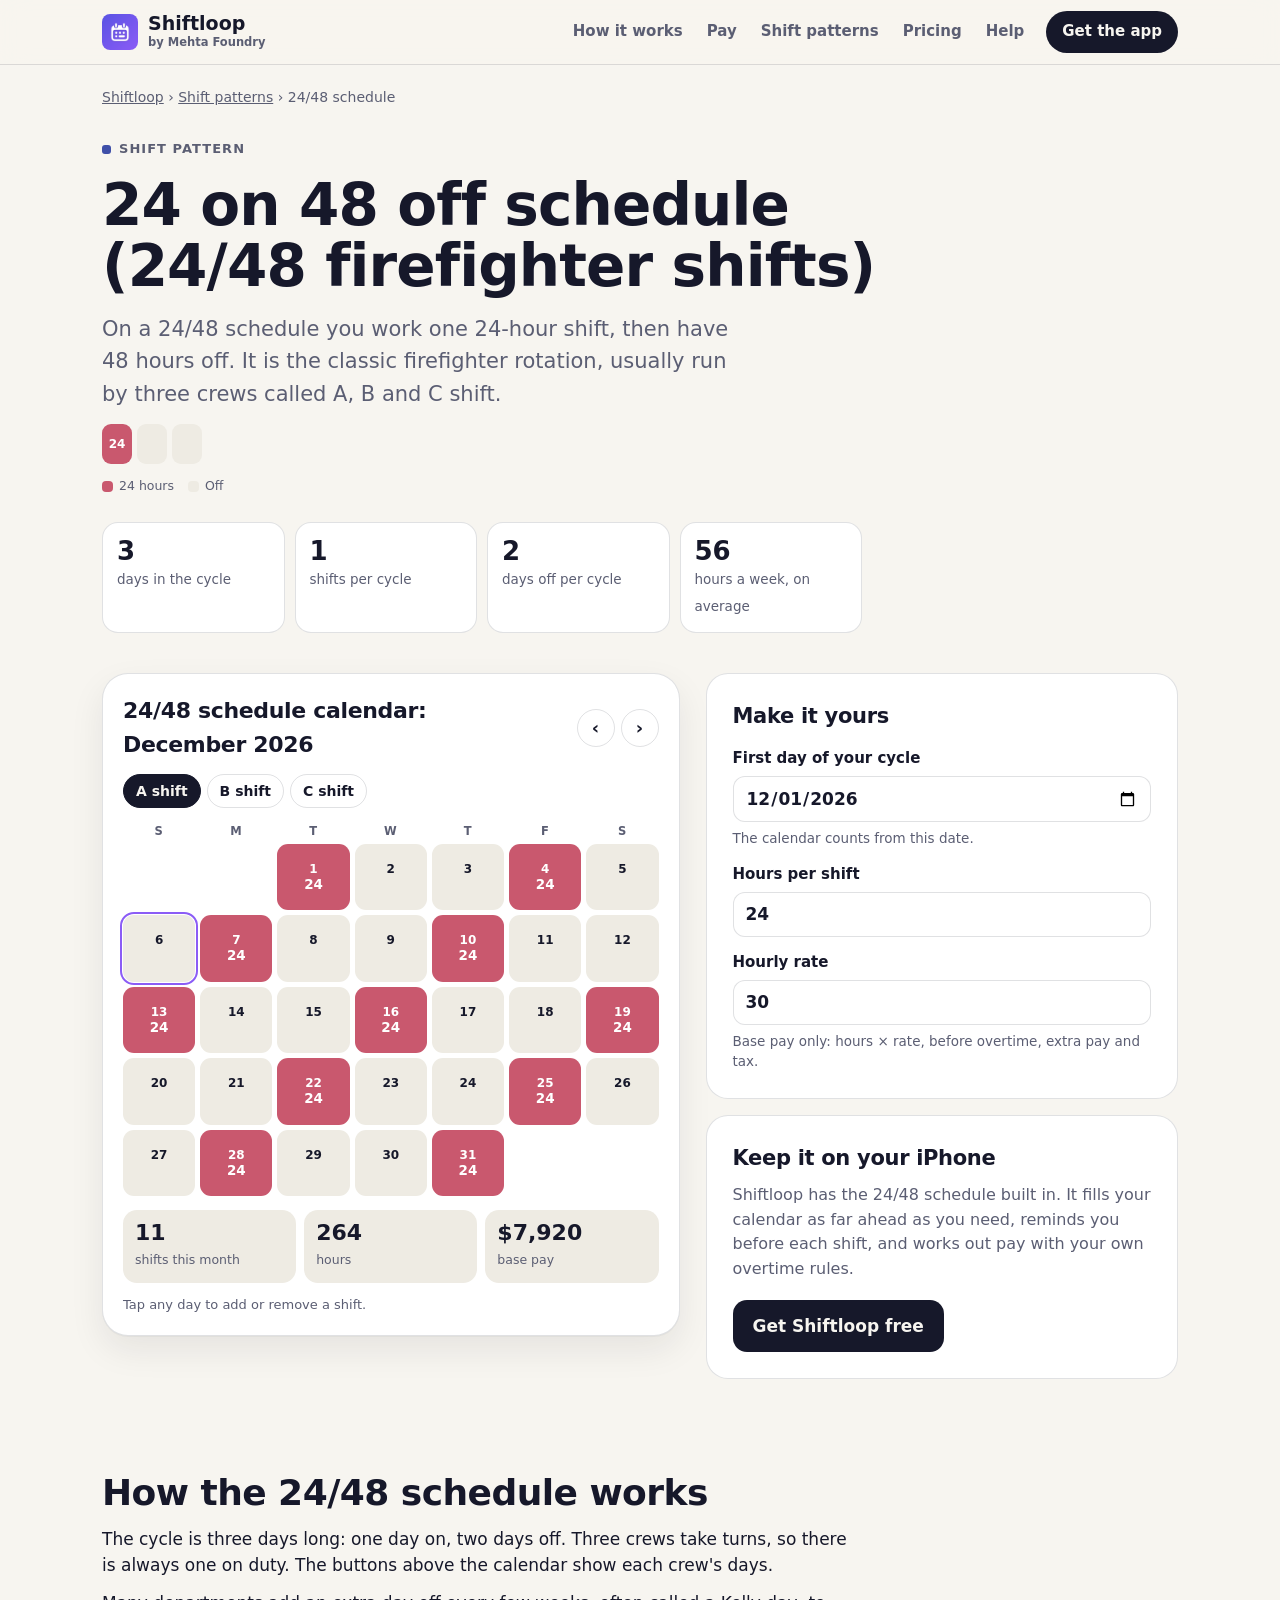
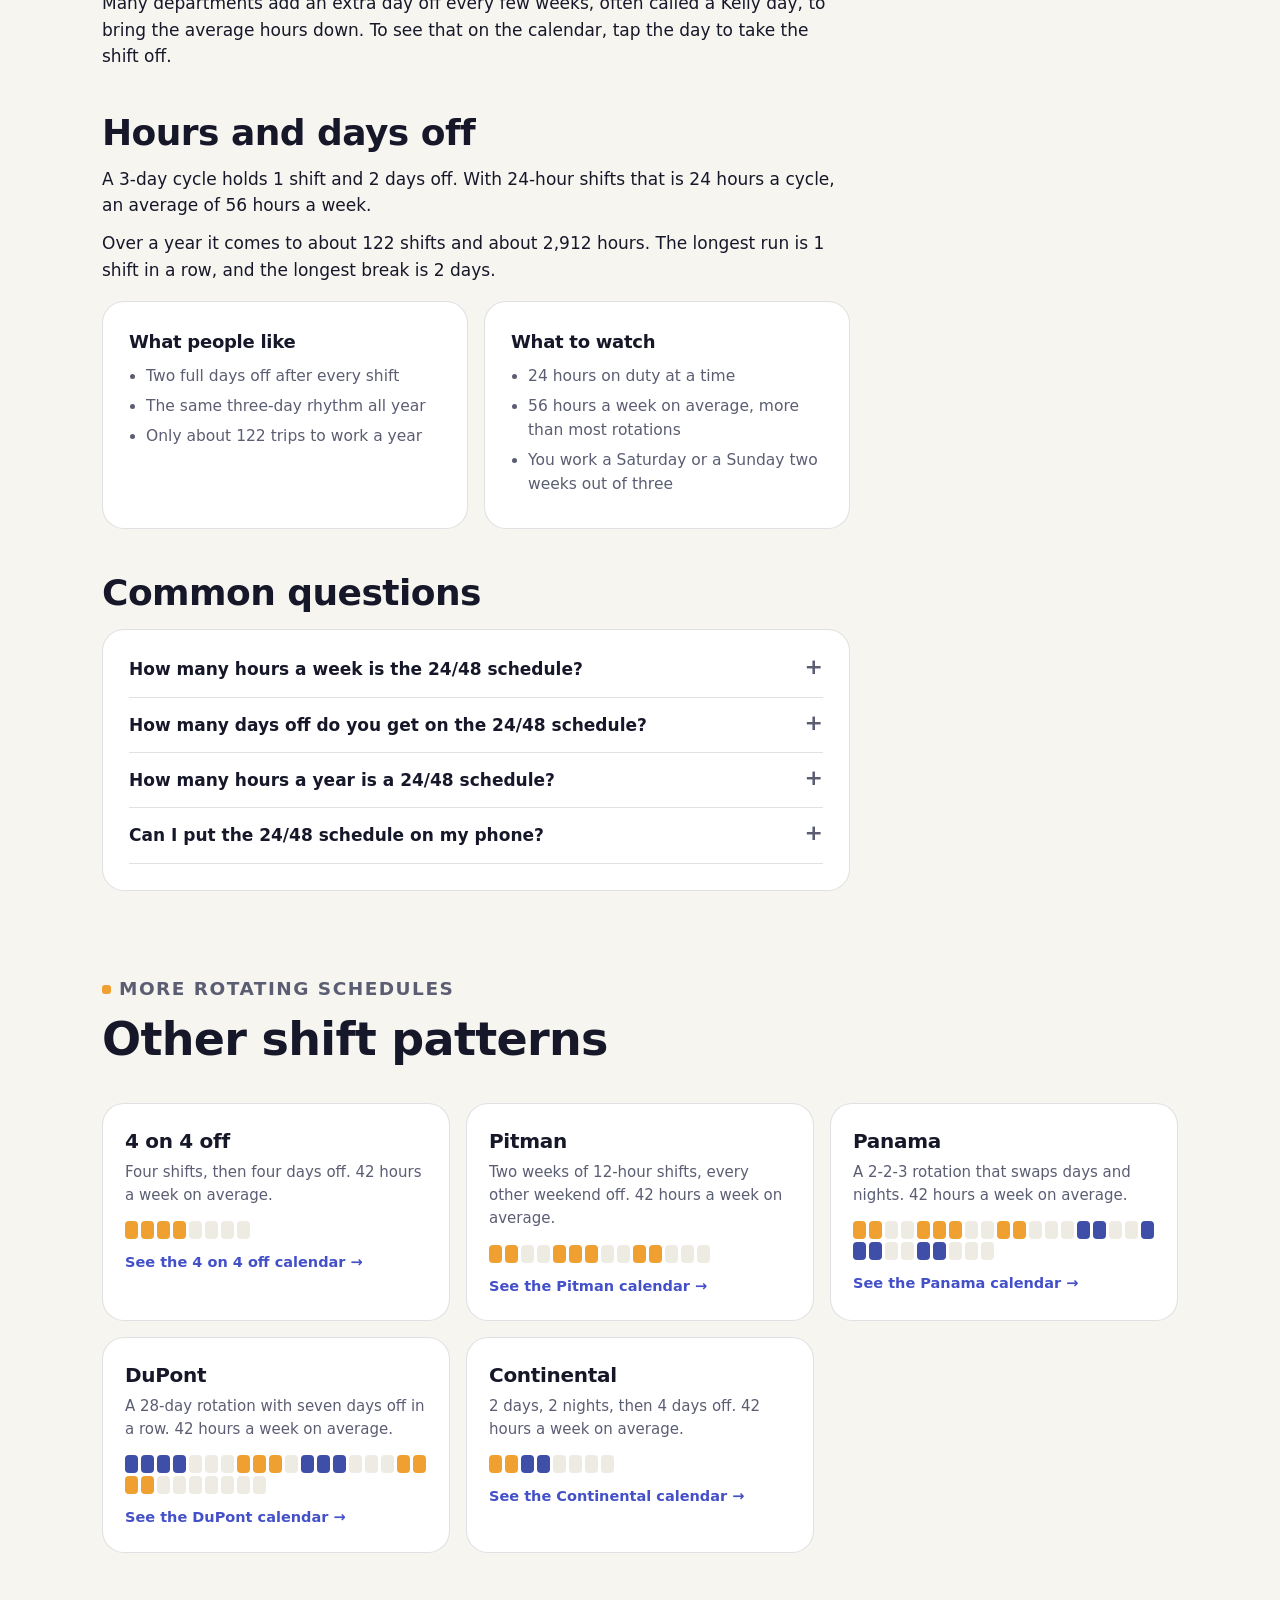
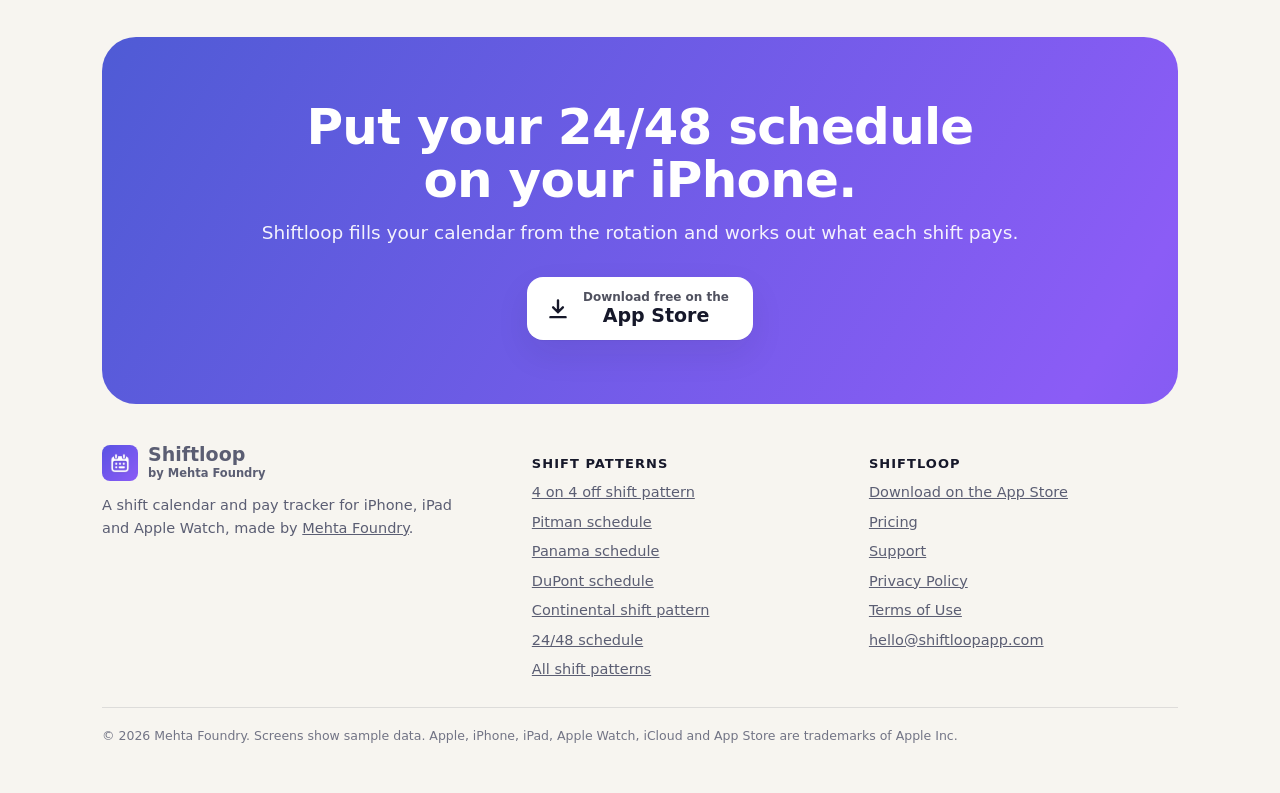
==== 24-48-schedule.html @ 8d1014ee "Update site" ====
<!doctype html>
<html lang="en">
<head>
<meta charset="utf-8">
<meta name="viewport" content="width=device-width, initial-scale=1">
<meta name="color-scheme" content="light dark">
<meta name="theme-color" content="#F7F5F0" media="(prefers-color-scheme: light)">
<meta name="theme-color" content="#0F1120" media="(prefers-color-scheme: dark)">
<link rel="icon" type="image/png" href="assets/favicon.png">
<link rel="apple-touch-icon" href="assets/apple-touch-icon.png">
<link rel="stylesheet" href="assets/site.css?v=27958b4f">
<title>24/48 Firefighter Schedule: Calendar and Pay Calculator | Shiftloop</title>
<meta name="description" content="The 24 on 48 off firefighter schedule, with a calendar for A, B and C shift that you can start on your own date. One 24-hour shift, then two days off.">
<meta property="og:type" content="article">
<meta property="og:site_name" content="Shiftloop">
<meta property="og:title" content="24 on 48 off schedule (24/48 firefighter shifts)">
<meta property="og:description" content="The 24 on 48 off firefighter schedule, with a calendar for A, B and C shift that you can start on your own date. One 24-hour shift, then two days off.">
<meta property="og:image" content="https://shiftloopapp.com/assets/og.png">
<meta property="og:url" content="https://shiftloopapp.com/24-48-schedule.html">
<meta name="twitter:card" content="summary_large_image">
<link rel="canonical" href="https://shiftloopapp.com/24-48-schedule.html">
<script type="application/ld+json">{"@context": "https://schema.org", "@type": "BreadcrumbList", "itemListElement": [{"@type": "ListItem", "position": 1, "name": "Shiftloop", "item": "https://shiftloopapp.com/"}, {"@type": "ListItem", "position": 2, "name": "Shift patterns", "item": "https://shiftloopapp.com/shift-patterns.html"}, {"@type": "ListItem", "position": 3, "name": "24/48 schedule", "item": "https://shiftloopapp.com/24-48-schedule.html"}]}</script>
<script type="application/ld+json">{"@context": "https://schema.org", "@type": "FAQPage", "mainEntity": [{"@type": "Question", "name": "How many hours a week is the 24/48 schedule?", "acceptedAnswer": {"@type": "Answer", "text": "56 hours a week on average with 24-hour shifts: 1 shift in every 3 days."}}, {"@type": "Question", "name": "How many days off do you get on the 24/48 schedule?", "acceptedAnswer": {"@type": "Answer", "text": "2 days off in every 3-day cycle, which is about 243 days off a year."}}, {"@type": "Question", "name": "How many hours a year is a 24/48 schedule?", "acceptedAnswer": {"@type": "Answer", "text": "About 2,912: an average of 56 hours a week, or about 122 24-hour shifts a year, before any Kelly days."}}, {"@type": "Question", "name": "Can I put the 24/48 schedule on my phone?", "acceptedAnswer": {"@type": "Answer", "text": "Yes. Shiftloop for iPhone has it built in as “24 on / 48 off”. Choose it under Repeat pattern, say where you are in the cycle, and it fills your calendar as far ahead as you need. The app is free to download."}}]}</script>
</head>
<body>

<header class="top"><div class="wrap">
  <a class="logo" href="./"><img src="assets/icon.png" alt="" width="36" height="36"><span><b>Shiftloop</b><small>by Mehta Foundry</small></span></a>
  <nav aria-label="Site">
    <a href="./#how">How it works</a>
    <a href="./#pay">Pay</a>
    <a href="shift-patterns.html">Shift patterns</a>
    <a href="./#pricing">Pricing</a>
    <a href="./#support">Help</a>
  </nav>
  <a class="get" href="https://apps.apple.com/app/apple-store/id6818672597?pt=128922679&amp;ct=website&amp;mt=8">Get the app</a>
</div></header>

<main>
<div class="wrap">
  <p class="crumbs"><a href="./">Shiftloop</a> › <a href="shift-patterns.html">Shift patterns</a> › 24/48 schedule</p>
</div>

<section class="phero"><div class="wrap">
  <p class="label"><i style="--c: var(--night)"></i>Shift pattern</p>
  <h1>24 on 48 off schedule (24/48 firefighter shifts)</h1>
  <p class="lede">On a 24/48 schedule you work one 24-hour shift, then have 48 hours off. It is the classic firefighter rotation, usually run by three crews called A, B and C shift.</p>
  <div class="strip big" role="img" aria-label="The cycle, day by day: 24-hour shift, off, off"><i data-s="L">24</i><i></i><i></i></div>
  <div class="key" style="margin-top: 12px"><span><i style="--c: var(--long)"></i>24 hours</span><span><i style="--c: var(--soft)"></i>Off</span></div>
  <div class="stats">
    <div><b>3</b><span>days in the cycle</span></div>
    <div><b>1</b><span>shifts per cycle</span></div>
    <div><b>2</b><span>days off per cycle</span></div>
    <div><b>56</b><span>hours a week, on average</span></div>
  </div>
</div></section>

<section style="padding-bottom: 20px"><div class="wrap">
  <div class="tool" data-cal data-cycle="LOO" data-hours="24" data-rate="30">
    <div class="stage">
      <div class="calnav">
        <h2>24/48 schedule calendar: <span data-cal-month>this month</span></h2>
        <div><button type="button" data-cal-prev aria-label="Previous month">‹</button><button type="button" data-cal-next aria-label="Next month">›</button></div>
      </div>
      <div class="picks" role="group" aria-label="Version">
        <button type="button" data-cycle="LOO" data-hours="24" aria-pressed="true">A shift</button>
        <button type="button" data-cycle="OLO" data-hours="24" aria-pressed="false">B shift</button>
        <button type="button" data-cycle="OOL" data-hours="24" aria-pressed="false">C shift</button>
      </div>
      <div class="dow" aria-hidden="true"><span>S</span><span>M</span><span>T</span><span>W</span><span>T</span><span>F</span><span>S</span></div>
      <div class="days"></div>
      <div class="totals" aria-live="polite">
        <div><b data-t="shifts">0</b><span>shifts this month</span></div>
        <div><b data-t="hours">0</b><span>hours</span></div>
        <div><b data-t="pay">$0</b><span>base pay</span></div>
      </div>
      <p class="scene-note">Tap any day to add or remove a shift.</p>
    </div>
    <div class="side">
      <div class="box">
        <h3>Make it yours</h3>
        <div class="fields" style="margin-top: 14px">
          <label>First day of your cycle<input type="date" data-cal-start><small>The calendar counts from this date.</small></label>
          <label>Hours per shift<input type="number" inputmode="decimal" min="1" max="24" step="0.5" value="24" data-cal-hours></label>
          <label>Hourly rate<input type="number" inputmode="decimal" min="0" step="0.5" value="30" data-cal-rate><small>Base pay only: hours × rate, before overtime, extra pay and tax.</small></label>
        </div>
      </div>
      <div class="box">
        <h3>Keep it on your iPhone</h3>
        <p>Shiftloop has the 24/48 schedule built in. It fills your calendar as far ahead as you need, reminds you before each shift, and works out pay with your own overtime rules.</p>
        <a class="btn" href="https://apps.apple.com/app/apple-store/id6818672597?pt=128922679&amp;ct=website&amp;mt=8">Get Shiftloop free</a>
      </div>
    </div>
  </div>
</div></section>

<section class="block" style="padding-top: 30px"><div class="wrap">
  <div class="prose">
    <h2>How the 24/48 schedule works</h2>
    <p>The cycle is three days long: one day on, two days off. Three crews take turns, so there is always one on duty. The buttons above the calendar show each crew's days.</p>
    <p>Many departments add an extra day off every few weeks, often called a Kelly day, to bring the average hours down. To see that on the calendar, tap the day to take the shift off.</p>
    <h2>Hours and days off</h2>
    <p>A 3-day cycle holds 1 shift and 2 days off. With 24-hour shifts that is 24 hours a cycle, an average of 56 hours a week.</p>
    <p>Over a year it comes to about 122 shifts and about 2,912 hours. The longest run is 1 shift in a row, and the longest break is 2 days.</p>
    <div class="two">
      <div class="box"><h3>What people like</h3><ul><li>Two full days off after every shift</li><li>The same three-day rhythm all year</li><li>Only about 122 trips to work a year</li></ul></div>
      <div class="box"><h3>What to watch</h3><ul><li>24 hours on duty at a time</li><li>56 hours a week on average, more than most rotations</li><li>You work a Saturday or a Sunday two weeks out of three</li></ul></div>
    </div>
    <h2>Common questions</h2>
  </div>
  <div class="prose box" style="margin-top: 16px">
      <details>
        <summary>How many hours a week is the 24/48 schedule?</summary>
        <p>56 hours a week on average with 24-hour shifts: 1 shift in every 3 days.</p>
      </details>
      <details>
        <summary>How many days off do you get on the 24/48 schedule?</summary>
        <p>2 days off in every 3-day cycle, which is about 243 days off a year.</p>
      </details>
      <details>
        <summary>How many hours a year is a 24/48 schedule?</summary>
        <p>About 2,912: an average of 56 hours a week, or about 122 24-hour shifts a year, before any Kelly days.</p>
      </details>
      <details>
        <summary>Can I put the 24/48 schedule on my phone?</summary>
        <p>Yes. Shiftloop for iPhone has it built in as “24 on / 48 off”. Choose it under Repeat pattern, say where you are in the cycle, and it fills your calendar as far ahead as you need. The app is free to download.</p>
      </details>
  </div>
</div></section>

<section class="block" style="padding-top: 0"><div class="wrap">
  <div class="head">
    <p class="label"><i style="--c: var(--day)"></i>More rotating schedules</p>
    <h2>Other shift patterns</h2>
  </div>
  <div class="rots">
    <a class="rot" href="4-on-4-off-shift-pattern.html" data-reveal>
      <h3>4 on 4 off</h3>
      <p>Four shifts, then four days off. 42 hours a week on average.</p>
      <div class="strip" aria-hidden="true"><i data-s="D"></i><i data-s="D"></i><i data-s="D"></i><i data-s="D"></i><i></i><i></i><i></i><i></i></div>
      <span>See the 4 on 4 off calendar →</span>
    </a>
    <a class="rot" href="pitman-schedule.html" data-reveal>
      <h3>Pitman</h3>
      <p>Two weeks of 12-hour shifts, every other weekend off. 42 hours a week on average.</p>
      <div class="strip" aria-hidden="true"><i data-s="D"></i><i data-s="D"></i><i></i><i></i><i data-s="D"></i><i data-s="D"></i><i data-s="D"></i><i></i><i></i><i data-s="D"></i><i data-s="D"></i><i></i><i></i><i></i></div>
      <span>See the Pitman calendar →</span>
    </a>
    <a class="rot" href="panama-schedule.html" data-reveal>
      <h3>Panama</h3>
      <p>A 2-2-3 rotation that swaps days and nights. 42 hours a week on average.</p>
      <div class="strip" aria-hidden="true"><i data-s="D"></i><i data-s="D"></i><i></i><i></i><i data-s="D"></i><i data-s="D"></i><i data-s="D"></i><i></i><i></i><i data-s="D"></i><i data-s="D"></i><i></i><i></i><i></i><i data-s="N"></i><i data-s="N"></i><i></i><i></i><i data-s="N"></i><i data-s="N"></i><i data-s="N"></i><i></i><i></i><i data-s="N"></i><i data-s="N"></i><i></i><i></i><i></i></div>
      <span>See the Panama calendar →</span>
    </a>
    <a class="rot" href="dupont-schedule.html" data-reveal>
      <h3>DuPont</h3>
      <p>A 28-day rotation with seven days off in a row. 42 hours a week on average.</p>
      <div class="strip" aria-hidden="true"><i data-s="N"></i><i data-s="N"></i><i data-s="N"></i><i data-s="N"></i><i></i><i></i><i></i><i data-s="D"></i><i data-s="D"></i><i data-s="D"></i><i></i><i data-s="N"></i><i data-s="N"></i><i data-s="N"></i><i></i><i></i><i></i><i data-s="D"></i><i data-s="D"></i><i data-s="D"></i><i data-s="D"></i><i></i><i></i><i></i><i></i><i></i><i></i><i></i></div>
      <span>See the DuPont calendar →</span>
    </a>
    <a class="rot" href="continental-shift-pattern.html" data-reveal>
      <h3>Continental</h3>
      <p>2 days, 2 nights, then 4 days off. 42 hours a week on average.</p>
      <div class="strip" aria-hidden="true"><i data-s="D"></i><i data-s="D"></i><i data-s="N"></i><i data-s="N"></i><i></i><i></i><i></i><i></i></div>
      <span>See the Continental calendar →</span>
    </a>
  </div>
</div></section>

<section class="last"><div class="inner">
  <h2>Put your 24/48 schedule on your iPhone.</h2>
  <p>Shiftloop fills your calendar from the rotation and works out what each shift pays.</p>
  <a class="store" href="https://apps.apple.com/app/apple-store/id6818672597?pt=128922679&amp;ct=website&amp;mt=8">
    <svg viewBox="0 0 24 24" aria-hidden="true"><path fill="none" stroke="currentColor" stroke-width="2.2" stroke-linecap="round" stroke-linejoin="round" d="M12 4v11m0 0l-4.500-4.500M12 15l4.500-4.500M5 19.500h14"/></svg>
    <span><small>Download free on the</small>App Store</span>
  </a>
</div></section>
</main>

<footer class="foot"><div class="wrap">
  <div class="cols">
    <div>
      <a class="logo" href="./"><img src="assets/icon.png" alt="" width="36" height="36" loading="lazy"><span><b>Shiftloop</b><small>by Mehta Foundry</small></span></a>
      <p>A shift calendar and pay tracker for iPhone, iPad and Apple Watch, made by <a href="https://mehtafoundry.com/">Mehta Foundry</a>.</p>
    </div>
    <div>
      <p class="t">Shift patterns</p>
      <ul>
        <li><a href="4-on-4-off-shift-pattern.html">4 on 4 off shift pattern</a></li>
        <li><a href="pitman-schedule.html">Pitman schedule</a></li>
        <li><a href="panama-schedule.html">Panama schedule</a></li>
        <li><a href="dupont-schedule.html">DuPont schedule</a></li>
        <li><a href="continental-shift-pattern.html">Continental shift pattern</a></li>
        <li><a href="24-48-schedule.html">24/48 schedule</a></li>
        <li><a href="shift-patterns.html">All shift patterns</a></li>
      </ul>
    </div>
    <div>
      <p class="t">Shiftloop</p>
      <ul>
        <li><a href="https://apps.apple.com/app/apple-store/id6818672597?pt=128922679&amp;ct=website&amp;mt=8">Download on the App Store</a></li>
        <li><a href="./#pricing">Pricing</a></li>
        <li><a href="support.html">Support</a></li>
        <li><a href="privacy.html">Privacy Policy</a></li>
        <li><a href="https://www.apple.com/legal/internet-services/itunes/dev/stdeula/">Terms of Use</a></li>
        <li><a href="mailto:hello@shiftloopapp.com">hello@shiftloopapp.com</a></li>
      </ul>
    </div>
  </div>
  <p class="legal">© 2026 Mehta Foundry. Screens show sample data. Apple, iPhone, iPad, Apple Watch, iCloud and App Store are trademarks of Apple Inc.</p>
</div></footer>
<script src="assets/site.js?v=27958b4f" defer></script>

</body>
</html>
---- assets/site.css ----
/* Shiftloop site. Colours are the app's own: brand indigo to violet, and one colour per kind of shift. */
:root {
  --brand: #4F5BD5; --brand2: #8B5CF6;
  --day: #F0A030; --night: #3F4FA8; --long: #C9586E; --clinic: #3E9B5A; --teal: #2E9B8A;
  --paper: #F7F5F0; --card: #FFFFFF; --ink: #16182A; --muted: #5B5E73; --line: rgba(22, 24, 42, .13);
  --soft: #EEEBE3; --link: #4450C8; --panel: #16182A; --panel-ink: #F3F4FB; --panel-muted: #B4B8D0; --bezel: #16182A;
  --lift: 0 1px 0 rgba(22, 24, 42, .04), 0 14px 34px rgba(22, 24, 42, .08);
  --round: ui-rounded, "SF Pro Rounded", system-ui, -apple-system, "Segoe UI", Roboto, sans-serif;
  --sans: system-ui, -apple-system, "Segoe UI", Roboto, "Helvetica Neue", sans-serif;
}
@media (prefers-color-scheme: dark) {
  :root {
    --paper: #0F1120; --card: #191C30; --ink: #EEF0FA; --muted: #A6AAC4; --line: rgba(255, 255, 255, .13);
    --soft: #1E2138; --link: #AAB2FF; --panel: #191C30; --bezel: #33375A;
    --lift: 0 1px 0 rgba(0, 0, 0, .2), 0 14px 34px rgba(0, 0, 0, .35);
  }
}
* { box-sizing: border-box; }
html { scroll-behavior: smooth; -webkit-text-size-adjust: 100%; }
body { margin: 0; background: var(--paper); color: var(--ink); font: 17px/1.55 var(--sans); }
img { max-width: 100%; height: auto; display: block; }
a { color: var(--link); }
h1, h2, h3 { font-family: var(--round); letter-spacing: -.015em; text-wrap: balance; margin: 0; }
p { margin: 0; }
[hidden] { display: none !important; }
.wrap { max-width: 1120px; margin: 0 auto; padding: 0 22px; }
section { scroll-margin-top: 76px; }
:focus-visible { outline: 3px solid var(--brand2); outline-offset: 3px; border-radius: 6px; }

/* Things that rise into place as they scroll into view. Only once the script is running, so the
   page is complete without it. */
.js [data-reveal] { opacity: 0; transform: translateY(20px); transition: opacity .6s ease, transform .7s cubic-bezier(.2, .7, .2, 1);
  transition-delay: var(--d, 0ms); }
.js [data-reveal].in { opacity: 1; transform: none; }

/* Top bar */
.top { position: sticky; top: 0; z-index: 20; background: color-mix(in srgb, var(--paper) 88%, transparent);
  -webkit-backdrop-filter: saturate(160%) blur(14px); backdrop-filter: saturate(160%) blur(14px); border-bottom: 1px solid var(--line);
  transition: box-shadow .3s ease; }
.top.scrolled { box-shadow: 0 8px 26px rgba(22, 24, 42, .09); }
.top .wrap { display: flex; align-items: center; gap: 22px; height: 64px; }
.logo { display: flex; align-items: center; gap: 10px; color: var(--ink); text-decoration: none; margin-right: auto; }
.logo img { width: 36px; height: 36px; border-radius: 22.5%; }
.logo b { display: block; font: 700 19px/1.1 var(--round); }
.logo small { display: block; font-size: 11.5px; font-weight: 600; color: var(--muted); }
.top nav { display: flex; gap: 24px; }
.top nav a { color: var(--muted); text-decoration: none; font-weight: 600; font-size: 15px; }
.top nav a:hover { color: var(--ink); }
.get { background: var(--ink); color: var(--paper); text-decoration: none; font-weight: 700; font-size: 15px;
  padding: 9px 16px; border-radius: 999px; white-space: nowrap; }
@media (max-width: 860px) { .top nav { display: none; } }

/* Hero */
.hero { padding: 54px 0 68px; }
.hero .wrap { display: grid; grid-template-columns: minmax(0, 1.02fr) minmax(0, 1fr); gap: 54px; align-items: center; }
.label { display: inline-flex; align-items: center; gap: 8px; font: 700 13px/1.2 var(--sans); letter-spacing: .08em;
  text-transform: uppercase; color: var(--muted); }
.label i { width: 9px; height: 9px; border-radius: 3px; background: var(--c, var(--brand)); flex: none; }
.hero h1 { font-size: clamp(42px, 5.8vw, 70px); line-height: 1.03; font-weight: 800; margin: 0 0 20px; }
.hero h1 .label { display: flex; margin-bottom: 18px; }
.hero h1 .ln { display: block; }
.hero h1 em { display: block; font-style: normal; padding-bottom: .08em; background: linear-gradient(100deg, var(--brand), var(--brand2));
  -webkit-background-clip: text; background-clip: text; color: transparent; }
@media (prefers-color-scheme: dark) { .hero h1 em { background-image: linear-gradient(100deg, #8F99FF, #BC9CFF); } }
.lede { font-size: clamp(18px, 2vw, 21px); color: var(--muted); max-width: 31em; }
.store { display: inline-flex; align-items: center; gap: 12px; margin-top: 30px; background: var(--ink); color: var(--paper);
  text-decoration: none; padding: 13px 24px 13px 18px; border-radius: 16px; font: 700 19px/1.15 var(--round); box-shadow: var(--lift);
  transition: transform .2s ease; }
.store small { display: block; font: 600 12px/1.2 var(--sans); opacity: .75; }
.store svg { width: 26px; height: 26px; flex: none; }
.store:hover { transform: translateY(-2px); }
.facts { display: flex; flex-wrap: wrap; gap: 8px 18px; margin: 22px 0 0; padding: 0; list-style: none; font-size: 15px; color: var(--muted); }
.facts li { display: flex; align-items: center; gap: 7px; }
.facts li::before { content: ""; width: 7px; height: 7px; border-radius: 50%; background: var(--clinic); }
/* The hero's words arrive one after another. */
.js .hero .rise { animation: rise .8s cubic-bezier(.2, .7, .2, 1) both; animation-delay: var(--d, 0ms); }
@keyframes rise { from { opacity: 0; transform: translateY(22px); } to { opacity: 1; transform: none; } }

/* The stage: four key features, each with a small moving demo. */
.stage { background: var(--card); border: 1px solid var(--line); border-radius: 26px; padding: 18px 20px 20px; box-shadow: var(--lift); }
.tabs { display: grid; grid-template-columns: repeat(4, 1fr); gap: 8px; margin-bottom: 16px; }
.tabs button { background: none; border: 0; padding: 0 0 2px; text-align: left; font: 700 14px/1.2 var(--sans); color: var(--muted); cursor: pointer; }
.tabs button i { display: block; height: 4px; border-radius: 4px; background: var(--soft); margin-bottom: 9px; position: relative; overflow: hidden; }
.tabs button i::after { content: ""; position: absolute; inset: 0; border-radius: 4px; background: linear-gradient(90deg, var(--brand), var(--brand2));
  transform: scaleX(0); transform-origin: left; }
.tabs button[aria-selected="true"] { color: var(--ink); }
.tabs button[aria-selected="true"] i::after { transform: scaleX(1); }
.stage.auto .tabs button[aria-selected="true"] i::after { animation: fill 7s linear forwards; }
.stage.auto.hold .tabs button[aria-selected="true"] i::after { animation-play-state: paused; }
@keyframes fill { from { transform: scaleX(0); } to { transform: scaleX(1); } }
.scene { min-height: var(--scene-h, 452px); display: flex; flex-direction: column; }
.scene-head { display: flex; align-items: baseline; justify-content: space-between; gap: 12px; margin-bottom: 12px; }
.scene-head h2 { font-size: 21px; line-height: 1.2; }
.scene-head span { font-size: 13.5px; color: var(--muted); white-space: nowrap; }
.scene-note { margin-top: auto; padding-top: 12px; font-size: 13px; color: var(--muted); }
.scene.play { animation: scene-in .45s ease both; }
@keyframes scene-in { from { opacity: 0; transform: translateY(8px); } to { opacity: 1; transform: none; } }

/* Calendar (hero scene and the pattern pages) */
.picks { display: flex; flex-wrap: wrap; gap: 6px; margin-bottom: 14px; }
.picks button { font: 600 14px/1 var(--sans); padding: 9px 12px; border-radius: 999px; border: 1px solid var(--line);
  background: transparent; color: var(--ink); cursor: pointer; }
.picks button[aria-pressed="true"] { background: var(--ink); color: var(--paper); border-color: var(--ink); }
.dow, .days { display: grid; grid-template-columns: repeat(7, 1fr); gap: 5px; }
.dow span { text-align: center; font: 700 11.5px/1 var(--sans); letter-spacing: .06em; color: var(--muted); padding: 4px 0 6px; }
.days button, .days i { aspect-ratio: 1 / 1.05; border-radius: 11px; }
.days button { position: relative; border: 0; padding: 0; cursor: pointer; background: var(--soft); color: var(--ink);
  font: 600 12px/1 var(--sans); display: flex; flex-direction: column; align-items: center; justify-content: center; gap: 3px;
  transition: background-color .3s ease, color .3s ease, transform .15s ease; transition-delay: var(--d, 0ms), var(--d, 0ms), 0ms; }
.days button:active { transform: scale(.93); }
.days button b { font: 800 13.5px/1 var(--round); min-height: 13.5px; }
.days button[data-s="D"] { background: var(--day); color: #2A1B02; }
.days button[data-s="N"] { background: var(--night); color: #fff; }
.days button[data-s="L"] { background: var(--long); color: #fff; }
.days button.today::after { content: ""; position: absolute; inset: -3px; border-radius: 14px; border: 2px solid var(--brand2); }
.totals { display: grid; grid-template-columns: repeat(3, 1fr); gap: 8px; margin-top: 14px; }
.totals div { background: var(--soft); border-radius: 14px; padding: 11px 12px; }
.totals b { display: block; font: 800 22px/1.1 var(--round); font-variant-numeric: tabular-nums; }
.totals span { font-size: 12.5px; color: var(--muted); }
.key { display: flex; flex-wrap: wrap; gap: 4px 14px; margin-top: 10px; font-size: 12.5px; color: var(--muted); }
.key span { display: inline-flex; align-items: center; gap: 6px; }
.key i { width: 11px; height: 11px; border-radius: 4px; background: var(--c); }

/* Scene: roster scan */
.paper { position: relative; background: #FFFDF8; color: #16182A; border-radius: 16px; padding: 14px 16px 10px; overflow: hidden;
  border: 1px solid rgba(22, 24, 42, .14); font-variant-numeric: tabular-nums; flex: 1; display: flex; flex-direction: column; }
.paper-top { display: flex; justify-content: space-between; font: 700 12px/1 var(--sans); letter-spacing: .08em; color: #5B5E73;
  padding-bottom: 10px; border-bottom: 2px solid rgba(22, 24, 42, .16); }
.rows { list-style: none; margin: 0; padding: 0; flex: 1; display: flex; flex-direction: column; justify-content: space-around; }
.rows li { display: grid; grid-template-columns: 74px 44px 1fr; align-items: center; gap: 8px; padding: 8px 0; border-bottom: 1px dashed rgba(22, 24, 42, .16); font-size: 15px; }
.rows li:last-child { border-bottom: 0; }
.rows code { font: 700 14px/1 ui-monospace, "SF Mono", Menlo, monospace; }
.rows em { justify-self: end; font: 700 12.5px/1 var(--sans); font-style: normal; padding: 6px 10px; border-radius: 999px; color: #fff;
  background: var(--c, #8E91A6); opacity: 0; transform: translateX(10px) scale(.9); }
.rows em.off { background: #E7E3D9; color: #5B5E73; }
.beam { position: absolute; left: 0; right: 0; top: 0; height: 46px; pointer-events: none; opacity: 0;
  background: linear-gradient(180deg, rgba(46, 155, 138, 0), rgba(46, 155, 138, .28)); border-bottom: 2px solid var(--teal); }
.found { margin-top: 14px; font-size: 15px; opacity: 0; }
.found b { color: var(--teal); }
.play .beam { animation: beam 3s cubic-bezier(.45, 0, .55, 1) .2s both; }
.play .rows em { animation: chip .4s cubic-bezier(.2, .9, .3, 1.2) both; animation-delay: calc(.55s + var(--i) * .36s); }
.play .found { animation: rise .5s ease 3.2s both; }
@keyframes beam { 0% { opacity: 0; top: -46px; } 8% { opacity: 1; } 92% { opacity: 1; } 100% { opacity: 0; top: 100%; } }
@keyframes chip { to { opacity: 1; transform: none; } }

/* Scene: pay */
.payday { background: var(--soft); border-radius: 18px; padding: 18px 20px; flex: 1; display: flex; flex-direction: column; justify-content: center; }
.payday span { font-size: 13.5px; color: var(--muted); }
.payday b { display: block; font: 800 clamp(40px, 6vw, 54px)/1.05 var(--round); font-variant-numeric: tabular-nums; margin: 4px 0 2px; }
.payday small { font-size: 13.5px; color: var(--muted); }
.bars { list-style: none; margin: 16px 0 0; padding: 0; display: grid; gap: 13px; }
.bars li { display: grid; grid-template-columns: 112px 1fr 64px; align-items: center; gap: 10px; font-size: 15px; }
.bars span { font-weight: 600; }
.bars i { height: 14px; border-radius: 7px; background: var(--soft); position: relative; overflow: hidden; }
.bars i::after { content: ""; position: absolute; inset: 0; width: max(var(--w), 7px); border-radius: 7px; background: var(--c);
  transform: scaleX(0); transform-origin: left; }
.bars b { text-align: right; font-variant-numeric: tabular-nums; }
.play .bars i::after { animation: grow .9s cubic-bezier(.2, .7, .2, 1) both; animation-delay: calc(.2s + var(--i) * .18s); }
@keyframes grow { to { transform: scaleX(1); } }

/* Scene: reminders */
.lock { border-radius: 22px; padding: 22px 16px 16px; color: #fff; background: linear-gradient(165deg, #23265A, #5B46B8 70%, #8B5CF6);
  display: flex; flex-direction: column; gap: 12px; flex: 1; }
.lock-time { text-align: center; padding: 6px 0 10px; }
.lock-time span { display: block; font-size: 15px; font-weight: 600; opacity: .85; }
.lock-time b { display: block; font: 700 64px/1 var(--round); letter-spacing: -.02em; }
.note { display: grid; grid-template-columns: 38px 1fr auto; gap: 11px; align-items: center; background: rgba(255, 255, 255, .92); color: #16182A;
  border-radius: 18px; padding: 12px 14px; opacity: 0; transform: translateY(-16px) scale(.96); }
.note img { width: 38px; height: 38px; border-radius: 22.5%; }
.note b { display: block; font-size: 15.5px; line-height: 1.25; }
.note span { display: block; font-size: 13.5px; color: #4A4D63; }
.note time { font-size: 12.5px; color: #6A6D82; align-self: start; }
.next { margin-top: auto; display: grid; grid-template-columns: 1fr auto; gap: 2px 12px; align-items: center; background: rgba(255, 255, 255, .16);
  border: 1px solid rgba(255, 255, 255, .22); border-radius: 18px; padding: 13px 16px; }
.next span { font: 700 11.5px/1.2 var(--sans); letter-spacing: .08em; text-transform: uppercase; opacity: .8; }
.next b { font: 700 19px/1.2 var(--round); grid-column: 1; }
.next em { grid-row: 1 / span 2; grid-column: 2; font: 800 30px/1 var(--round); font-style: normal; font-variant-numeric: tabular-nums; }
.play .note { animation: drop .6s cubic-bezier(.2, .9, .3, 1.15) .5s both; }
.play .note.two { animation-delay: 1.5s; }
@keyframes drop { to { opacity: 1; transform: none; } }

/* Who it's for */
.roles { border-block: 1px solid var(--line); padding: 20px 0; }
.roles .wrap { display: flex; flex-wrap: wrap; align-items: center; gap: 10px 14px; }
.roles p { font-weight: 700; margin-right: 6px; }
.roles ul { display: contents; }
.roles li { list-style: none; font-size: 15px; font-weight: 600; padding: 6px 13px 6px 10px; border-radius: 999px;
  background: var(--card); border: 1px solid var(--line); display: flex; align-items: center; gap: 8px; }
.roles li::before { content: ""; width: 10px; height: 10px; border-radius: 4px; background: var(--c); }

/* Section basics */
.block { padding: 84px 0; }
.head { max-width: 40em; margin-bottom: 38px; }
.head h2, .pay h2 { font-size: clamp(30px, 4vw, 46px); line-height: 1.08; font-weight: 800; margin: 14px 0 12px; }
.head p { color: var(--muted); font-size: 18.5px; }

/* Cards in a row of three */
.ways { display: grid; grid-template-columns: repeat(3, 1fr); gap: 18px; counter-reset: way; }
.way { background: var(--card); border: 1px solid var(--line); border-radius: 22px; padding: 26px 24px 24px; counter-increment: way;
  transition: transform .25s ease, box-shadow .25s ease; }
.way:hover { transform: translateY(-4px); box-shadow: var(--lift); }
.way::before { content: counter(way); display: grid; place-items: center; width: 40px; height: 40px; border-radius: 13px;
  background: var(--c); color: #fff; font: 800 19px/1 var(--round); margin-bottom: 18px; }
.way.plain::before { content: ""; width: 34px; height: 8px; border-radius: 4px; }
.way h3 { font-size: 22px; margin-bottom: 8px; }
.way p { color: var(--muted); font-size: 16px; }
.way p + p { margin-top: 10px; font-size: 14px; font-weight: 600; color: var(--ink); }

/* A look inside */
.inside { padding: 0 0 84px; }
.reel { display: flex; gap: 22px; overflow-x: auto; scroll-snap-type: x mandatory; padding: 6px 22px 22px;
  margin: 0 auto; max-width: 1164px; scrollbar-width: thin; }
.reel figure { flex: 0 0 auto; width: min(250px, 62vw); margin: 0; scroll-snap-align: center; }
.phone { background: var(--bezel); border-radius: 38px; padding: 8px; box-shadow: var(--lift); transition: transform .35s cubic-bezier(.2, .7, .2, 1); }
.reel figure:hover .phone { transform: translateY(-8px) rotate(-1deg); }
.phone img { border-radius: 31px; width: 100%; }
.reel figcaption { text-align: center; margin-top: 14px; font-weight: 700; font-size: 15.5px; }
.reel figcaption span { display: block; font-weight: 500; font-size: 14px; color: var(--muted); }
@media (min-width: 1164px) { .reel { justify-content: center; overflow: visible; } .reel figure { width: 204px; } }

/* Pay */
.pay { background: var(--panel); color: var(--panel-ink); border-radius: 34px; padding: 56px; display: grid;
  grid-template-columns: minmax(0, 1.1fr) minmax(0, .9fr); gap: 52px; align-items: center; }
.pay .label { color: var(--panel-muted); }
.pay > div:first-child > p { color: var(--panel-muted); font-size: 18.5px; }
.checks { list-style: none; padding: 0; margin: 24px 0 0; display: grid; gap: 12px; }
.checks li { display: grid; grid-template-columns: 24px 1fr; gap: 12px; align-items: start; font-size: 16.5px; }
.checks li::before { content: ""; width: 24px; height: 24px; border-radius: 8px; background: var(--clinic)
  url("data:image/svg+xml,%3Csvg xmlns='http://www.w3.org/2000/svg' viewBox='0 0 24 24'%3E%3Cpath fill='none' stroke='%23fff' stroke-width='3' stroke-linecap='round' stroke-linejoin='round' d='M6.5 12.5l3.5 3.5 7.5-8'/%3E%3C/svg%3E") center / 18px no-repeat; }
.slip { background: #FFFDF8; color: #16182A; border-radius: 20px; padding: 24px 24px 22px; font-variant-numeric: tabular-nums;
  box-shadow: 0 24px 60px rgba(0, 0, 0, .35); rotate: 1.4deg; }
.slip header { display: flex; justify-content: space-between; align-items: baseline; gap: 10px; padding-bottom: 14px; border-bottom: 2px dashed rgba(22, 24, 42, .2); }
.slip header b { font: 800 18px/1.2 var(--round); }
.slip header span { font-size: 13px; color: #5B5E73; }
.slip dl { margin: 14px 0 0; display: grid; gap: 11px; }
.slip dl div { display: grid; grid-template-columns: 12px 1fr auto; gap: 10px; align-items: baseline; }
.slip dl i { width: 12px; height: 12px; border-radius: 4px; background: var(--c); align-self: center; }
.slip dt { font-weight: 600; font-size: 15.5px; }
.slip dt small { display: block; font-weight: 500; font-size: 13px; color: #5B5E73; }
.slip dd { margin: 0; font-weight: 700; font-size: 15.5px; }
.slip footer { display: flex; justify-content: space-between; align-items: baseline; margin-top: 16px; padding: 14px 0 0; border-top: 2px dashed rgba(22, 24, 42, .2); color: inherit; font-size: inherit; }
.slip footer span { font-weight: 700; }
.slip footer b { font: 800 28px/1 var(--round); }
.slip p { margin-top: 10px; font-size: 12.5px; color: #5B5E73; }

/* Rotations: link cards with the cycle drawn as a strip */
.rots { display: grid; grid-template-columns: repeat(3, 1fr); gap: 16px; }
.rot { display: block; background: var(--card); border: 1px solid var(--line); border-radius: 22px; padding: 22px; color: var(--ink);
  text-decoration: none; transition: transform .25s ease, box-shadow .25s ease, border-color .25s ease; }
.rot:hover { transform: translateY(-4px); box-shadow: var(--lift); border-color: var(--brand); }
.rot h3 { font-size: 20px; }
.rot p { color: var(--muted); font-size: 15px; margin-top: 4px; }
.rot span { display: inline-block; margin-top: 12px; font-weight: 700; font-size: 14.5px; color: var(--link); }
.strip { display: flex; flex-wrap: wrap; gap: 3px; margin-top: 14px; }
.strip i { width: 13px; height: 18px; border-radius: 4px; background: var(--soft); }
.strip i[data-s="D"] { background: var(--day); }
.strip i[data-s="N"] { background: var(--night); }
.strip i[data-s="L"] { background: var(--long); }
.strip.big { gap: 5px; }
.strip.weeks { display: grid; grid-template-columns: repeat(7, max-content); }
.strip.big i { width: 30px; height: 40px; border-radius: 9px; display: grid; place-items: center; font: 800 12px/1 var(--round); font-style: normal; color: var(--muted); }
.strip.big i[data-s="D"] { color: #2A1B02; }
.strip.big i[data-s="N"], .strip.big i[data-s="L"] { color: #fff; }

/* Everything else: tiles of different sizes */
.bento { display: grid; grid-template-columns: repeat(6, 1fr); gap: 16px; }
.cell { grid-column: span 2; background: var(--card); border: 1px solid var(--line); border-radius: 22px; padding: 22px;
  transition: transform .25s ease, box-shadow .25s ease; }
.cell:hover { transform: translateY(-3px); box-shadow: var(--lift); }
.cell.wide { grid-column: span 3; }
.cell.full { grid-column: 1 / -1; }
.cell h3 { font-size: 19.5px; margin: 14px 0 6px; display: flex; flex-wrap: wrap; align-items: center; gap: 8px; }
.cell p { color: var(--muted); font-size: 15.5px; }
.ico { width: 42px; height: 42px; border-radius: 13px; background: var(--c); display: grid; place-items: center; transition: transform .35s cubic-bezier(.2, .9, .3, 1.4); }
.cell:hover .ico { transform: rotate(-8deg) scale(1.08); }
.ico svg { width: 23px; height: 23px; fill: none; stroke: #fff; stroke-width: 2; stroke-linecap: round; stroke-linejoin: round; }
.pro { font: 800 10.5px/1 var(--round); letter-spacing: .06em; color: #fff; padding: 4px 7px; border-radius: 999px;
  background: linear-gradient(100deg, var(--brand), var(--brand2)); }
.langs { display: flex; flex-wrap: wrap; gap: 6px; margin-top: 12px; }
.langs span { font-size: 13px; font-weight: 600; padding: 4px 9px; border-radius: 999px; background: var(--soft); }

/* Privacy */
.quiet { background: var(--soft); border-radius: 34px; padding: 52px 56px; }
.quiet h2 { font-size: clamp(28px, 3.6vw, 42px); line-height: 1.1; font-weight: 800; max-width: 17em; margin-top: 14px; }
.trio { display: grid; grid-template-columns: repeat(3, 1fr); gap: 28px; margin-top: 32px; }
.trio h3 { font-size: 19px; margin-bottom: 6px; }
.trio p { color: var(--muted); font-size: 15.5px; }
.quiet > p:last-child { margin-top: 28px; font-size: 15px; color: var(--muted); }

/* Pricing */
.plans { display: grid; grid-template-columns: 1fr 1.15fr; gap: 18px; align-items: stretch; }
.plan { background: var(--card); border: 1px solid var(--line); border-radius: 26px; padding: 30px; display: flex; flex-direction: column; }
.plan.best { border: 2px solid var(--brand); }
.plan h3 { font-size: 25px; }
.plan > p { color: var(--muted); margin: 4px 0 18px; }
.list { list-style: none; padding: 0; margin: 0 0 24px; display: grid; gap: 10px; font-size: 16px; }
.list li { display: grid; grid-template-columns: 20px 1fr; gap: 10px; }
.list li::before { content: ""; width: 20px; height: 20px; margin-top: 3px; border-radius: 7px; background: var(--brand)
  url("data:image/svg+xml,%3Csvg xmlns='http://www.w3.org/2000/svg' viewBox='0 0 24 24'%3E%3Cpath fill='none' stroke='%23fff' stroke-width='3.2' stroke-linecap='round' stroke-linejoin='round' d='M6.5 12.5l3.5 3.5 7.5-8'/%3E%3C/svg%3E") center / 15px no-repeat; }
.btn { display: inline-block; margin-top: auto; text-align: center; text-decoration: none; font-weight: 700; padding: 13px 20px;
  border-radius: 14px; background: var(--ink); color: var(--paper); transition: transform .2s ease; }
.btn:hover { transform: translateY(-2px); }
.btn.line { background: transparent; color: var(--ink); border: 1.5px solid var(--ink); word-break: break-word; }
.region { display: flex; flex-wrap: wrap; align-items: center; gap: 8px 10px; margin-bottom: 14px; font-weight: 700; font-size: 15px; }
.region select { font: 600 15px/1.2 var(--sans); color: var(--ink); background: var(--soft); border: 1px solid var(--line); border-radius: 12px;
  padding: 9px 12px; max-width: 100%; cursor: pointer; }
.tags { display: grid; grid-template-columns: repeat(3, minmax(0, 1fr)); gap: 10px; }
.tags div { background: var(--soft); border-radius: 16px; padding: 14px 12px; }
.tags b { display: block; font: 800 24px/1.1 var(--round); font-variant-numeric: tabular-nums; white-space: nowrap; overflow: hidden; }
.tags span { display: block; font-size: 13.5px; color: var(--muted); }
.tags em { display: inline-block; margin-top: 7px; font: 800 10.5px/1 var(--round); letter-spacing: .05em; font-style: normal;
  color: #fff; background: var(--clinic); padding: 4px 7px; border-radius: 999px; }
.tags em:empty { display: none; }
/* Long prices (thousands, wide currency names) get a row each instead of a third of the width. */
.tags.long { grid-template-columns: minmax(0, 1fr); }
.tags.long div { display: flex; flex-wrap: wrap; align-items: baseline; gap: 4px 10px; }
.tags.long b { overflow: visible; }
.tags.long em { margin: 0 0 0 auto; }
.smallprint { font-size: 13px; color: var(--muted); margin-top: 14px; }

/* Help */
.help { display: grid; grid-template-columns: .85fr 1.15fr; gap: 18px; align-items: start; }
.box { background: var(--card); border: 1px solid var(--line); border-radius: 22px; padding: 26px; }
.box h3 { font-size: 21px; margin-bottom: 8px; }
.box p { color: var(--muted); font-size: 16px; }
.box .btn { margin-top: 18px; }
details { border-bottom: 1px solid var(--line); padding: 14px 0; }
details:first-of-type { padding-top: 0; }
summary { cursor: pointer; font-weight: 700; list-style: none; display: flex; justify-content: space-between; gap: 14px; }
summary::-webkit-details-marker { display: none; }
summary::after { content: "+"; font: 700 22px/1 var(--round); color: var(--muted); transition: transform .25s ease; }
details[open] summary::after { transform: rotate(45deg); }
details p { margin-top: 8px; }
.more { margin-top: 16px; font-weight: 700; }

/* Last call + footer */
.last { margin: 0 22px; }
.last .inner { max-width: 1076px; margin: 0 auto; border-radius: 34px; padding: 64px 28px; text-align: center; color: #fff;
  background: linear-gradient(120deg, var(--brand), var(--brand2), var(--brand)); background-size: 200% 100%; animation: drift 14s ease-in-out infinite alternate; }
@keyframes drift { to { background-position: 100% 0; } }
.last h2 { font-size: clamp(30px, 4.4vw, 50px); line-height: 1.06; font-weight: 800; }
.last p { margin-top: 12px; font-size: 18.5px; opacity: .92; }
.last .store { background: #fff; color: #16182A; }
.foot { padding: 40px 0 48px; color: var(--muted); font-size: 14.5px; }
.foot a { color: var(--muted); }
.foot .cols { display: grid; grid-template-columns: 1.3fr 1fr 1fr; gap: 28px; }
.foot .cols > div > p { margin-top: 12px; max-width: 26em; }
.foot .t { margin: 0 0 10px; font: 700 13px/1.2 var(--sans); letter-spacing: .08em; text-transform: uppercase; color: var(--ink); }
.foot ul { list-style: none; margin: 0; padding: 0; display: grid; gap: 7px; }
.foot .legal { font-size: 12.5px; opacity: .85; margin-top: 26px; padding-top: 18px; border-top: 1px solid var(--line); }

/* Pattern pages */
.crumbs { font-size: 14px; color: var(--muted); padding: 22px 0 0; }
.crumbs a { color: var(--muted); }
.phero { padding: 26px 0 40px; }
.phero h1 { font-size: clamp(36px, 5vw, 58px); line-height: 1.05; font-weight: 800; margin: 14px 0 16px; }
.stats { display: grid; grid-template-columns: repeat(4, 1fr); gap: 10px; margin-top: 26px; max-width: 760px; }
.stats div { background: var(--card); border: 1px solid var(--line); border-radius: 16px; padding: 14px; }
.stats b { display: block; font: 800 26px/1.1 var(--round); font-variant-numeric: tabular-nums; }
.stats span { font-size: 13.5px; color: var(--muted); }
.tool { display: grid; grid-template-columns: minmax(0, 1.1fr) minmax(0, .9fr); gap: 26px; align-items: start; }
.tool .stage { padding: 20px; }
.tool .days button, .tool .days i { aspect-ratio: 1 / .92; }
.calnav { display: flex; align-items: center; justify-content: space-between; gap: 10px; margin-bottom: 12px; }
.calnav h2 { font-size: 22px; }
.calnav div { display: flex; gap: 6px; }
.calnav button { width: 38px; height: 38px; border-radius: 50%; border: 1px solid var(--line); background: transparent; color: var(--ink); font: 700 18px/1 var(--sans); cursor: pointer; }
.fields { display: grid; gap: 14px; }
.fields label { display: grid; gap: 6px; font-weight: 700; font-size: 15px; }
.fields small { font-weight: 500; color: var(--muted); font-size: 13.5px; }
.fields input { font: 600 17px/1.2 var(--sans); padding: 11px 12px; border-radius: 12px; border: 1px solid var(--line); background: var(--card); color: var(--ink); width: 100%; }
.side { display: grid; gap: 16px; }
.prose { max-width: 44em; }
.prose h2 { font-size: clamp(26px, 3.2vw, 36px); line-height: 1.12; font-weight: 800; margin: 44px 0 12px; }
.prose p { margin-top: 12px; color: var(--ink); }
.prose ul { margin: 12px 0 0; padding-left: 1.2em; }
.prose li { margin: 6px 0; }
.two { display: grid; grid-template-columns: 1fr 1fr; gap: 16px; margin-top: 18px; }
.two .box h3 { font-size: 18px; }
.two ul { margin: 6px 0 0; padding-left: 1.1em; color: var(--muted); font-size: 15.5px; }

@media (max-width: 960px) {
  .hero { padding: 36px 0 54px; }
  .hero .wrap, .pay, .plans, .help, .tool { grid-template-columns: 1fr; }
  .hero .wrap { gap: 36px; }
  .stage[data-stage] { max-width: 560px; width: 100%; margin-inline: auto; }
  .ways, .trio, .rots { grid-template-columns: 1fr; }
  .trio { gap: 20px; }
  .block { padding: 62px 0; }
  .inside { padding-bottom: 62px; }
  .pay { padding: 36px 24px 40px; gap: 36px; border-radius: 28px; }
  .quiet { padding: 36px 24px; border-radius: 28px; }
  .cell, .cell.wide { grid-column: span 3; }
  .slip { rotate: none; }
  .foot .cols { grid-template-columns: 1fr 1fr; }
  .stats { grid-template-columns: repeat(2, 1fr); }
}
@media (min-width: 620px) and (max-width: 960px) { .rots { grid-template-columns: 1fr 1fr; } }
@media (max-width: 560px) {
  body { font-size: 16.5px; }
  .cell, .cell.wide { grid-column: span 6; }
  .stage { padding: 14px; border-radius: 22px; }
  .tabs button { font-size: 12.5px; }
  .scene-head h2 { font-size: 19px; }
  .scene-head span { font-size: 12.5px; }
  .dow, .days { gap: 4px; }
  .plan { padding: 24px 20px; }
  .tags b { font-size: 20px; }
  .last .inner { padding: 48px 20px; }
  .bars li { grid-template-columns: 96px 1fr 58px; font-size: 14px; }
  .rows li { grid-template-columns: 64px 40px 1fr; }
  .lock-time b { font-size: 54px; }
  .two { grid-template-columns: 1fr; }
  .foot .cols { grid-template-columns: 1fr; }
  .strip.big i { width: 26px; height: 36px; }
}
@media (prefers-reduced-motion: reduce) {
  html { scroll-behavior: auto; }
  *, *::before, *::after { animation-duration: .01ms !important; animation-delay: 0ms !important; animation-iteration-count: 1 !important;
    transition-duration: .01ms !important; transition-delay: 0ms !important; }
  .js [data-reveal] { opacity: 1; transform: none; }
}
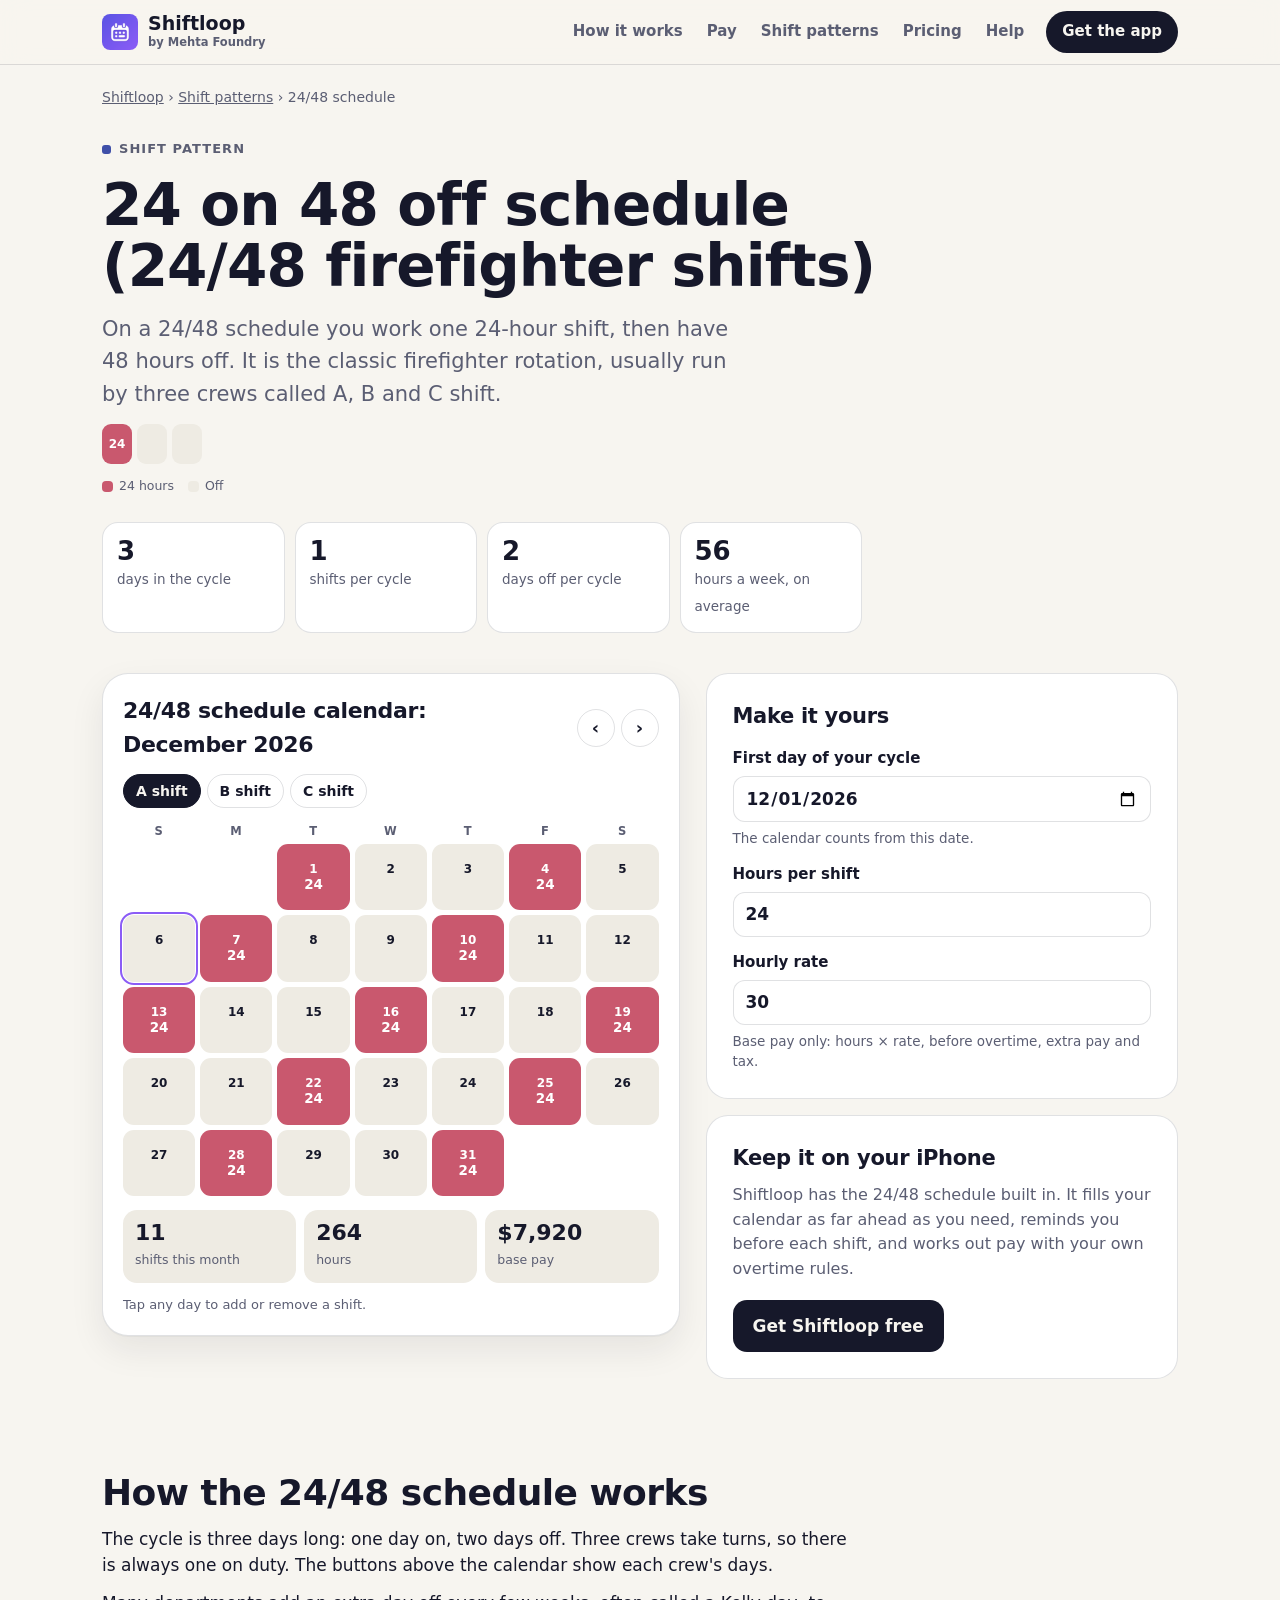
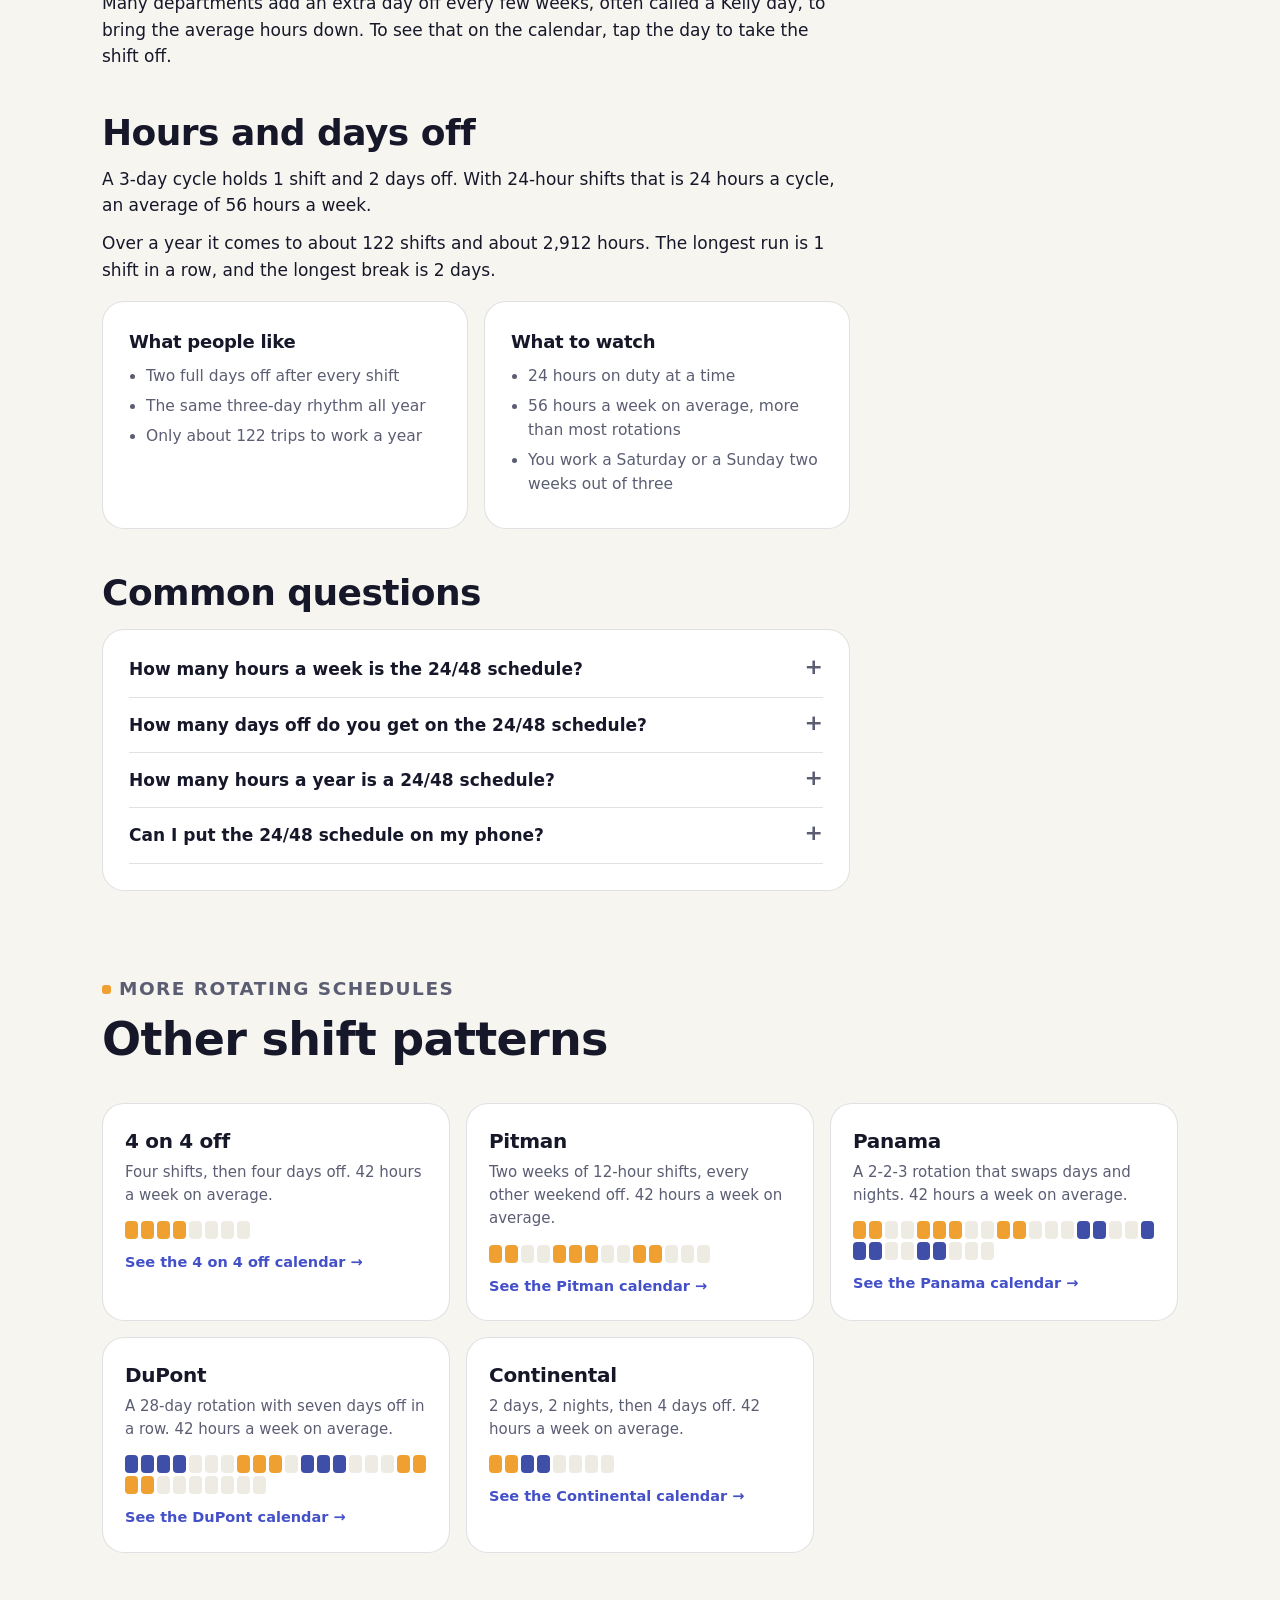
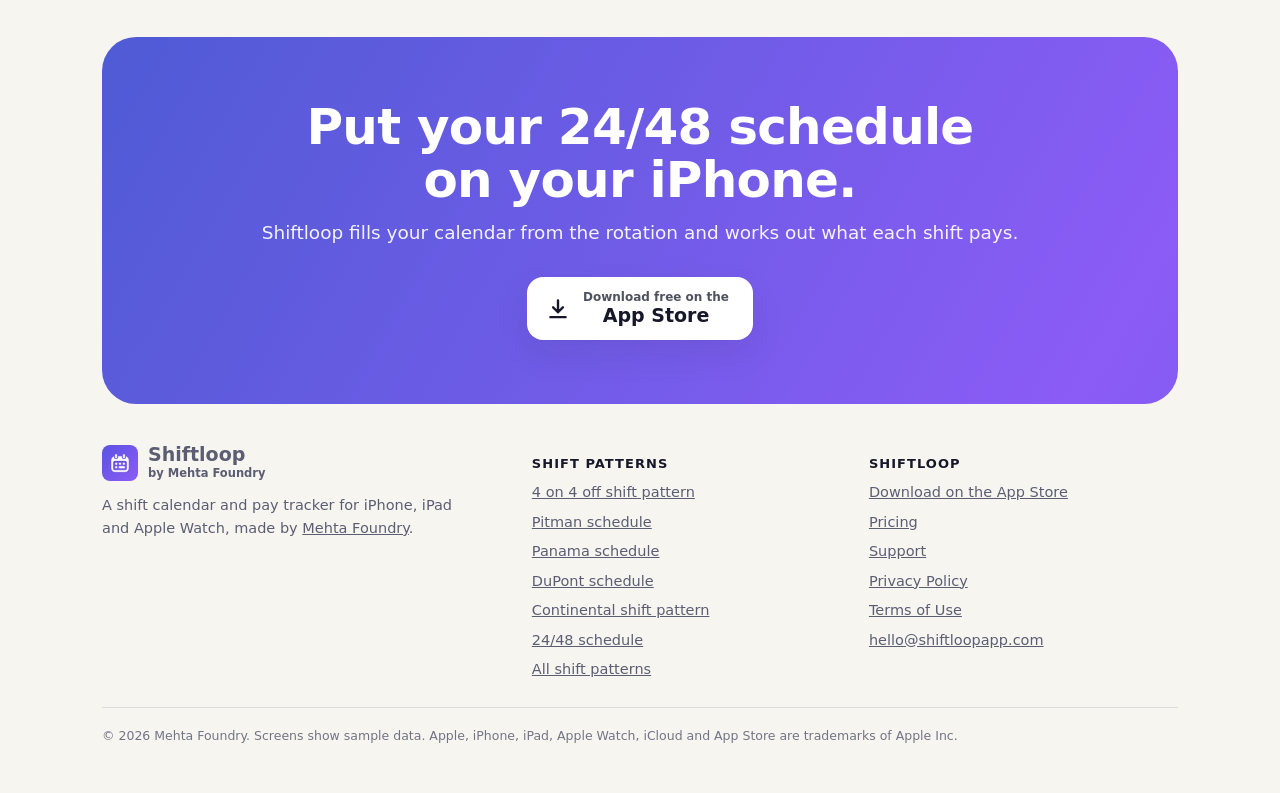
==== commit d4cc577b: "Update site" ====
--- a/24-48-schedule.html
+++ b/24-48-schedule.html
@@ -25,7 +25,7 @@
 <body>
 
 <header class="top"><div class="wrap">
-  <a class="logo" href="./"><img src="assets/icon.png" alt="" width="36" height="36"><span><b>Shiftloop</b><small>by Mehta Foundry</small></span></a>
+  <a class="logo" href="./"><img src="assets/icon-small.png" alt="" width="36" height="36"><span><b>Shiftloop</b><small>by Mehta Foundry</small></span></a>
   <nav aria-label="Site">
     <a href="./#how">How it works</a>
     <a href="./#pay">Pay</a>
@@ -180,7 +180,7 @@
 <footer class="foot"><div class="wrap">
   <div class="cols">
     <div>
-      <a class="logo" href="./"><img src="assets/icon.png" alt="" width="36" height="36" loading="lazy"><span><b>Shiftloop</b><small>by Mehta Foundry</small></span></a>
+      <a class="logo" href="./"><img src="assets/icon-small.png" alt="" width="36" height="36" loading="lazy"><span><b>Shiftloop</b><small>by Mehta Foundry</small></span></a>
       <p>A shift calendar and pay tracker for iPhone, iPad and Apple Watch, made by <a href="https://mehtafoundry.com/">Mehta Foundry</a>.</p>
     </div>
     <div>
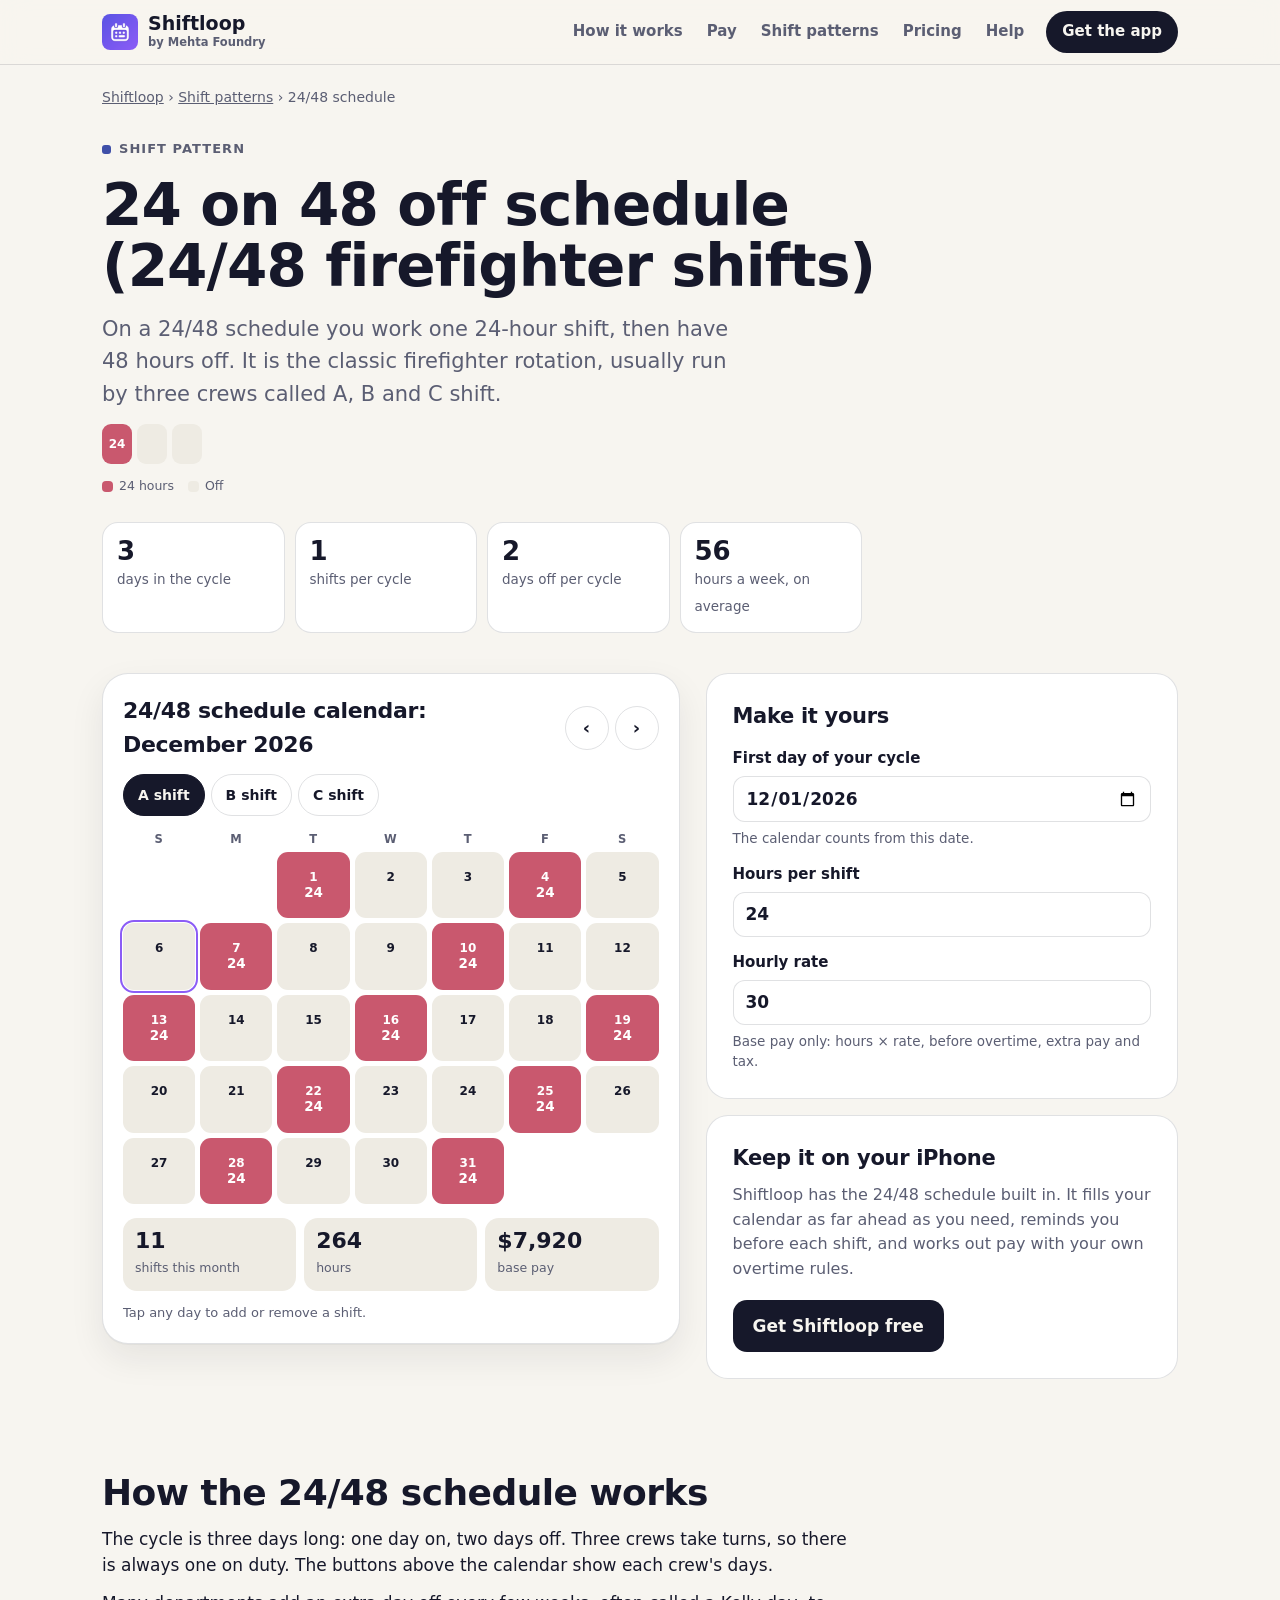
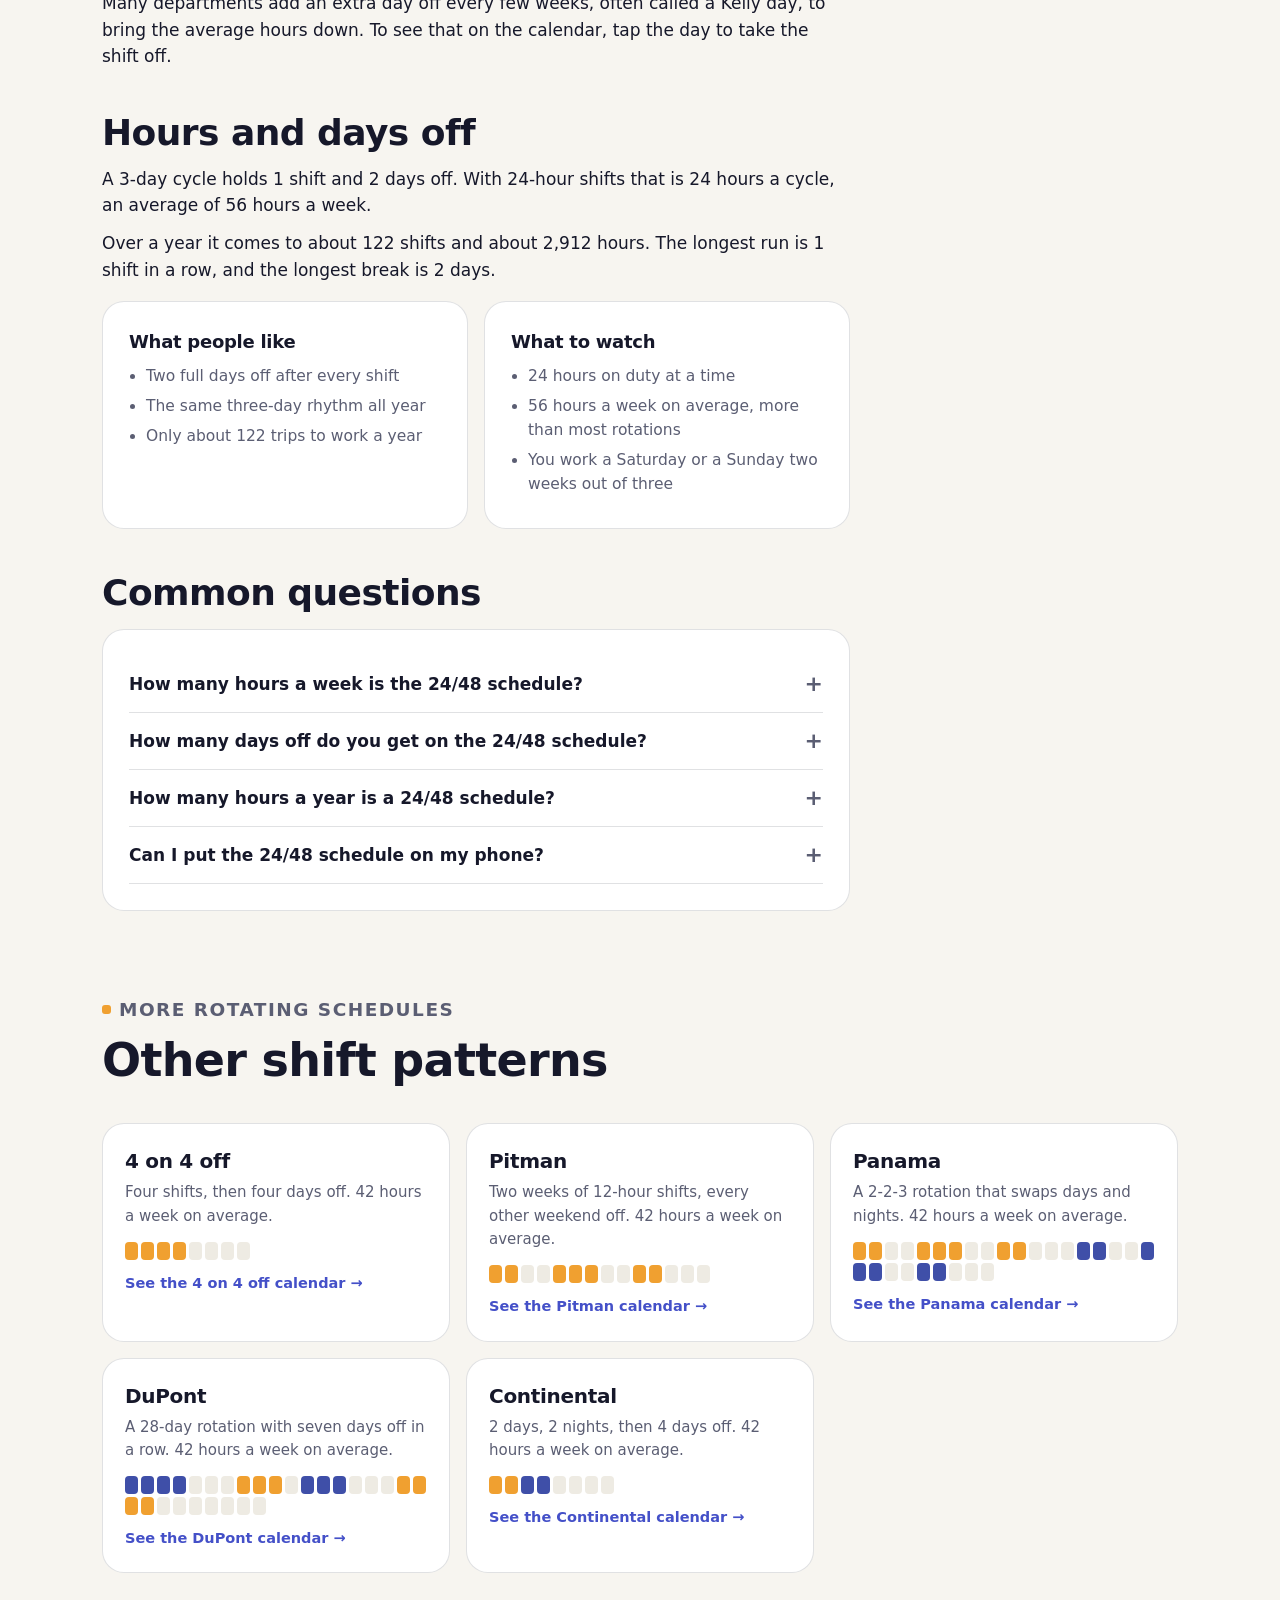
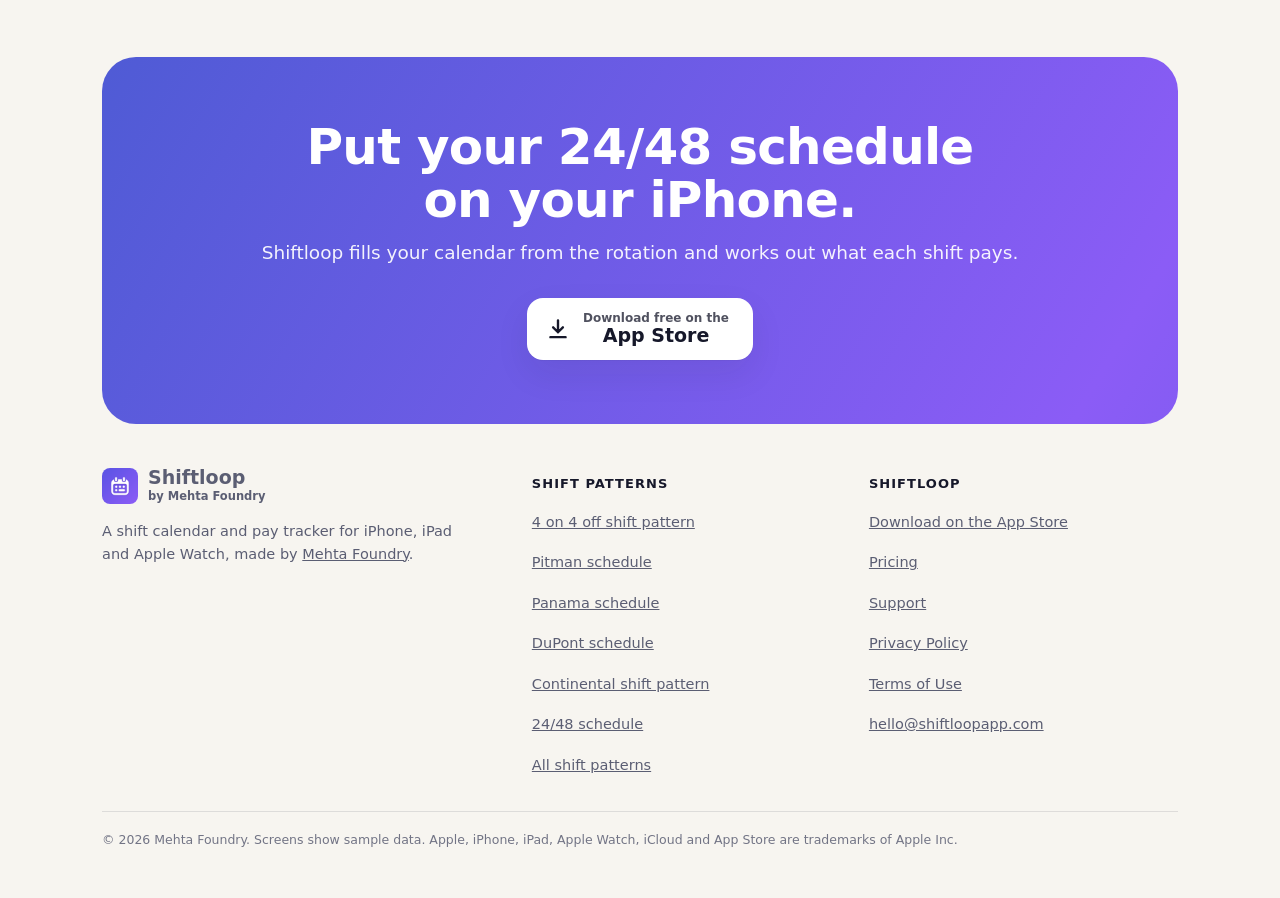
==== commit 7f6d367d: "Update site" ====
--- a/24-48-schedule.html
+++ b/24-48-schedule.html
@@ -8,7 +8,7 @@
 <meta name="theme-color" content="#0F1120" media="(prefers-color-scheme: dark)">
 <link rel="icon" type="image/png" href="assets/favicon.png">
 <link rel="apple-touch-icon" href="assets/apple-touch-icon.png">
-<link rel="stylesheet" href="assets/site.css?v=27958b4f">
+<link rel="stylesheet" href="assets/site.css?v=d0b0c66a">
 <title>24/48 Firefighter Schedule: Calendar and Pay Calculator | Shiftloop</title>
 <meta name="description" content="The 24 on 48 off firefighter schedule, with a calendar for A, B and C shift that you can start on your own date. One 24-hour shift, then two days off.">
 <meta property="og:type" content="article">
@@ -16,6 +16,7 @@
 <meta property="og:title" content="24 on 48 off schedule (24/48 firefighter shifts)">
 <meta property="og:description" content="The 24 on 48 off firefighter schedule, with a calendar for A, B and C shift that you can start on your own date. One 24-hour shift, then two days off.">
 <meta property="og:image" content="https://shiftloopapp.com/assets/og.png">
+<meta property="og:image:alt" content="Shiftloop: your shifts, sorted, your pay, checked. The app's month calendar on an iPhone with colour-coded shifts.">
 <meta property="og:url" content="https://shiftloopapp.com/24-48-schedule.html">
 <meta name="twitter:card" content="summary_large_image">
 <link rel="canonical" href="https://shiftloopapp.com/24-48-schedule.html">
@@ -209,7 +210,7 @@
   </div>
   <p class="legal">© 2026 Mehta Foundry. Screens show sample data. Apple, iPhone, iPad, Apple Watch, iCloud and App Store are trademarks of Apple Inc.</p>
 </div></footer>
-<script src="assets/site.js?v=27958b4f" defer></script>
+<script src="assets/site.js?v=d0b0c66a" defer></script>
 
 </body>
 </html>
--- a/assets/site.css
+++ b/assets/site.css
@@ -39,10 +39,10 @@
   transition: box-shadow .3s ease; }
 .top.scrolled { box-shadow: 0 8px 26px rgba(22, 24, 42, .09); }
 .top .wrap { display: flex; align-items: center; gap: 22px; height: 64px; }
-.logo { display: flex; align-items: center; gap: 10px; color: var(--ink); text-decoration: none; margin-right: auto; }
+.logo { display: flex; align-items: center; gap: 10px; min-height: 44px; color: var(--ink); text-decoration: none; margin-right: auto; }
 .logo img { width: 36px; height: 36px; border-radius: 22.5%; }
 .logo b { display: block; font: 700 19px/1.1 var(--round); }
-.logo small { display: block; font-size: 11.5px; font-weight: 600; color: var(--muted); }
+.logo small { display: block; font-size: 11.5px; font-weight: 600; color: var(--muted); white-space: nowrap; }
 .top nav { display: flex; gap: 24px; }
 .top nav a { color: var(--muted); text-decoration: none; font-weight: 600; font-size: 15px; }
 .top nav a:hover { color: var(--ink); }
@@ -78,9 +78,9 @@
 
 /* The stage: four key features, each with a small moving demo. */
 .stage { background: var(--card); border: 1px solid var(--line); border-radius: 26px; padding: 18px 20px 20px; box-shadow: var(--lift); }
-.tabs { display: grid; grid-template-columns: repeat(4, 1fr); gap: 8px; margin-bottom: 16px; }
-.tabs button { background: none; border: 0; padding: 0 0 2px; text-align: left; font: 700 14px/1.2 var(--sans); color: var(--muted); cursor: pointer; }
-.tabs button i { display: block; height: 4px; border-radius: 4px; background: var(--soft); margin-bottom: 9px; position: relative; overflow: hidden; }
+.tabs { display: grid; grid-template-columns: repeat(4, 1fr); gap: 8px; margin-bottom: 8px; }
+.tabs button { background: none; border: 0; padding: 6px 0 10px; min-height: 44px; text-align: left; font: 700 14px/1.2 var(--sans); color: var(--muted); cursor: pointer; }
+.tabs button i { display: block; height: 4px; border-radius: 4px; background: var(--soft); margin-bottom: 11px; position: relative; overflow: hidden; }
 .tabs button i::after { content: ""; position: absolute; inset: 0; border-radius: 4px; background: linear-gradient(90deg, var(--brand), var(--brand2));
   transform: scaleX(0); transform-origin: left; }
 .tabs button[aria-selected="true"] { color: var(--ink); }
@@ -98,7 +98,7 @@
 
 /* Calendar (hero scene and the pattern pages) */
 .picks { display: flex; flex-wrap: wrap; gap: 6px; margin-bottom: 14px; }
-.picks button { font: 600 14px/1 var(--sans); padding: 9px 12px; border-radius: 999px; border: 1px solid var(--line);
+.picks button { font: 600 14px/1 var(--sans); padding: 13px 14px; border-radius: 999px; border: 1px solid var(--line);
   background: transparent; color: var(--ink); cursor: pointer; }
 .picks button[aria-pressed="true"] { background: var(--ink); color: var(--paper); border-color: var(--ink); }
 .dow, .days { display: grid; grid-template-columns: repeat(7, 1fr); gap: 5px; }
@@ -229,7 +229,7 @@
   url("data:image/svg+xml,%3Csvg xmlns='http://www.w3.org/2000/svg' viewBox='0 0 24 24'%3E%3Cpath fill='none' stroke='%23fff' stroke-width='3' stroke-linecap='round' stroke-linejoin='round' d='M6.5 12.5l3.5 3.5 7.5-8'/%3E%3C/svg%3E") center / 18px no-repeat; }
 .slip { background: #FFFDF8; color: #16182A; border-radius: 20px; padding: 24px 24px 22px; font-variant-numeric: tabular-nums;
   box-shadow: 0 24px 60px rgba(0, 0, 0, .35); rotate: 1.4deg; }
-.slip header { display: flex; justify-content: space-between; align-items: baseline; gap: 10px; padding-bottom: 14px; border-bottom: 2px dashed rgba(22, 24, 42, .2); }
+.slip header { display: flex; flex-wrap: wrap; justify-content: space-between; align-items: baseline; gap: 2px 10px; padding-bottom: 14px; border-bottom: 2px dashed rgba(22, 24, 42, .2); }
 .slip header b { font: 800 18px/1.2 var(--round); }
 .slip header span { font-size: 13px; color: #5B5E73; }
 .slip dl { margin: 14px 0 0; display: grid; gap: 11px; }
@@ -238,7 +238,7 @@
 .slip dt { font-weight: 600; font-size: 15.5px; }
 .slip dt small { display: block; font-weight: 500; font-size: 13px; color: #5B5E73; }
 .slip dd { margin: 0; font-weight: 700; font-size: 15.5px; }
-.slip footer { display: flex; justify-content: space-between; align-items: baseline; margin-top: 16px; padding: 14px 0 0; border-top: 2px dashed rgba(22, 24, 42, .2); color: inherit; font-size: inherit; }
+.slip footer { display: flex; flex-wrap: wrap; gap: 4px 12px; justify-content: space-between; align-items: baseline; margin-top: 16px; padding: 14px 0 0; border-top: 2px dashed rgba(22, 24, 42, .2); color: inherit; font-size: inherit; }
 .slip footer span { font-weight: 700; }
 .slip footer b { font: 800 28px/1 var(--round); }
 .slip p { margin-top: 10px; font-size: 12.5px; color: #5B5E73; }
@@ -274,7 +274,7 @@
 .ico { width: 42px; height: 42px; border-radius: 13px; background: var(--c); display: grid; place-items: center; transition: transform .35s cubic-bezier(.2, .9, .3, 1.4); }
 .cell:hover .ico { transform: rotate(-8deg) scale(1.08); }
 .ico svg { width: 23px; height: 23px; fill: none; stroke: #fff; stroke-width: 2; stroke-linecap: round; stroke-linejoin: round; }
-.pro { font: 800 10.5px/1 var(--round); letter-spacing: .06em; color: #fff; padding: 4px 7px; border-radius: 999px;
+.pro { font: 800 11.5px/1 var(--round); letter-spacing: .06em; color: #fff; padding: 4px 7px; border-radius: 999px;
   background: linear-gradient(100deg, var(--brand), var(--brand2)); }
 .langs { display: flex; flex-wrap: wrap; gap: 6px; margin-top: 12px; }
 .langs span { font-size: 13px; font-weight: 600; padding: 4px 9px; border-radius: 999px; background: var(--soft); }
@@ -308,7 +308,7 @@
 .tags div { background: var(--soft); border-radius: 16px; padding: 14px 12px; }
 .tags b { display: block; font: 800 24px/1.1 var(--round); font-variant-numeric: tabular-nums; white-space: nowrap; overflow: hidden; }
 .tags span { display: block; font-size: 13.5px; color: var(--muted); }
-.tags em { display: inline-block; margin-top: 7px; font: 800 10.5px/1 var(--round); letter-spacing: .05em; font-style: normal;
+.tags em { display: inline-block; margin-top: 7px; font: 800 11.5px/1 var(--round); letter-spacing: .05em; font-style: normal;
   color: #fff; background: var(--clinic); padding: 4px 7px; border-radius: 999px; }
 .tags em:empty { display: none; }
 /* Long prices (thousands, wide currency names) get a row each instead of a third of the width. */
@@ -324,13 +324,12 @@
 .box h3 { font-size: 21px; margin-bottom: 8px; }
 .box p { color: var(--muted); font-size: 16px; }
 .box .btn { margin-top: 18px; }
-details { border-bottom: 1px solid var(--line); padding: 14px 0; }
-details:first-of-type { padding-top: 0; }
-summary { cursor: pointer; font-weight: 700; list-style: none; display: flex; justify-content: space-between; gap: 14px; }
+details { border-bottom: 1px solid var(--line); padding: 4px 0; }
+summary { cursor: pointer; font-weight: 700; list-style: none; display: flex; justify-content: space-between; align-items: center; gap: 14px; min-height: 48px; padding: 6px 0; }
 summary::-webkit-details-marker { display: none; }
 summary::after { content: "+"; font: 700 22px/1 var(--round); color: var(--muted); transition: transform .25s ease; }
 details[open] summary::after { transform: rotate(45deg); }
-details p { margin-top: 8px; }
+details p { margin: 2px 0 12px; }
 .more { margin-top: 16px; font-weight: 700; }
 
 /* Last call + footer */
@@ -346,7 +345,8 @@
 .foot .cols { display: grid; grid-template-columns: 1.3fr 1fr 1fr; gap: 28px; }
 .foot .cols > div > p { margin-top: 12px; max-width: 26em; }
 .foot .t { margin: 0 0 10px; font: 700 13px/1.2 var(--sans); letter-spacing: .08em; text-transform: uppercase; color: var(--ink); }
-.foot ul { list-style: none; margin: 0; padding: 0; display: grid; gap: 7px; }
+.foot ul { list-style: none; margin: 0; padding: 0; display: grid; gap: 0; }
+.foot li a { display: inline-block; padding: 9px 0; }
 .foot .legal { font-size: 12.5px; opacity: .85; margin-top: 26px; padding-top: 18px; border-top: 1px solid var(--line); }
 
 /* Pattern pages */
@@ -360,11 +360,12 @@
 .stats span { font-size: 13.5px; color: var(--muted); }
 .tool { display: grid; grid-template-columns: minmax(0, 1.1fr) minmax(0, .9fr); gap: 26px; align-items: start; }
 .tool .stage { padding: 20px; }
-.tool .days button, .tool .days i { aspect-ratio: 1 / .92; }
+@media (min-width: 961px) { .tool .days button, .tool .days i { aspect-ratio: 1 / .92; } }
+@media (max-width: 960px) { .tool .days button, .tool .days i { aspect-ratio: 1 / 1.12; } }
 .calnav { display: flex; align-items: center; justify-content: space-between; gap: 10px; margin-bottom: 12px; }
 .calnav h2 { font-size: 22px; }
 .calnav div { display: flex; gap: 6px; }
-.calnav button { width: 38px; height: 38px; border-radius: 50%; border: 1px solid var(--line); background: transparent; color: var(--ink); font: 700 18px/1 var(--sans); cursor: pointer; }
+.calnav button { width: 44px; height: 44px; border-radius: 50%; border: 1px solid var(--line); background: transparent; color: var(--ink); font: 700 18px/1 var(--sans); cursor: pointer; }
 .fields { display: grid; gap: 14px; }
 .fields label { display: grid; gap: 6px; font-weight: 700; font-size: 15px; }
 .fields small { font-weight: 500; color: var(--muted); font-size: 13.5px; }
@@ -381,7 +382,7 @@
 
 @media (max-width: 960px) {
   .hero { padding: 36px 0 54px; }
-  .hero .wrap, .pay, .plans, .help, .tool { grid-template-columns: 1fr; }
+  .hero .wrap, .pay, .plans, .help, .tool { grid-template-columns: minmax(0, 1fr); }
   .hero .wrap { gap: 36px; }
   .stage[data-stage] { max-width: 560px; width: 100%; margin-inline: auto; }
   .ways, .trio, .rots { grid-template-columns: 1fr; }
@@ -414,6 +415,12 @@
   .foot .cols { grid-template-columns: 1fr; }
   .strip.big i { width: 26px; height: 36px; }
 }
+@media (max-width: 360px) {
+  .wrap { padding: 0 16px; }
+  .get { padding: 9px 13px; font-size: 14px; }
+  .top .wrap { gap: 10px; }
+  .pay, .quiet { padding-inline: 18px; }
+}
 @media (prefers-reduced-motion: reduce) {
   html { scroll-behavior: auto; }
   *, *::before, *::after { animation-duration: .01ms !important; animation-delay: 0ms !important; animation-iteration-count: 1 !important;
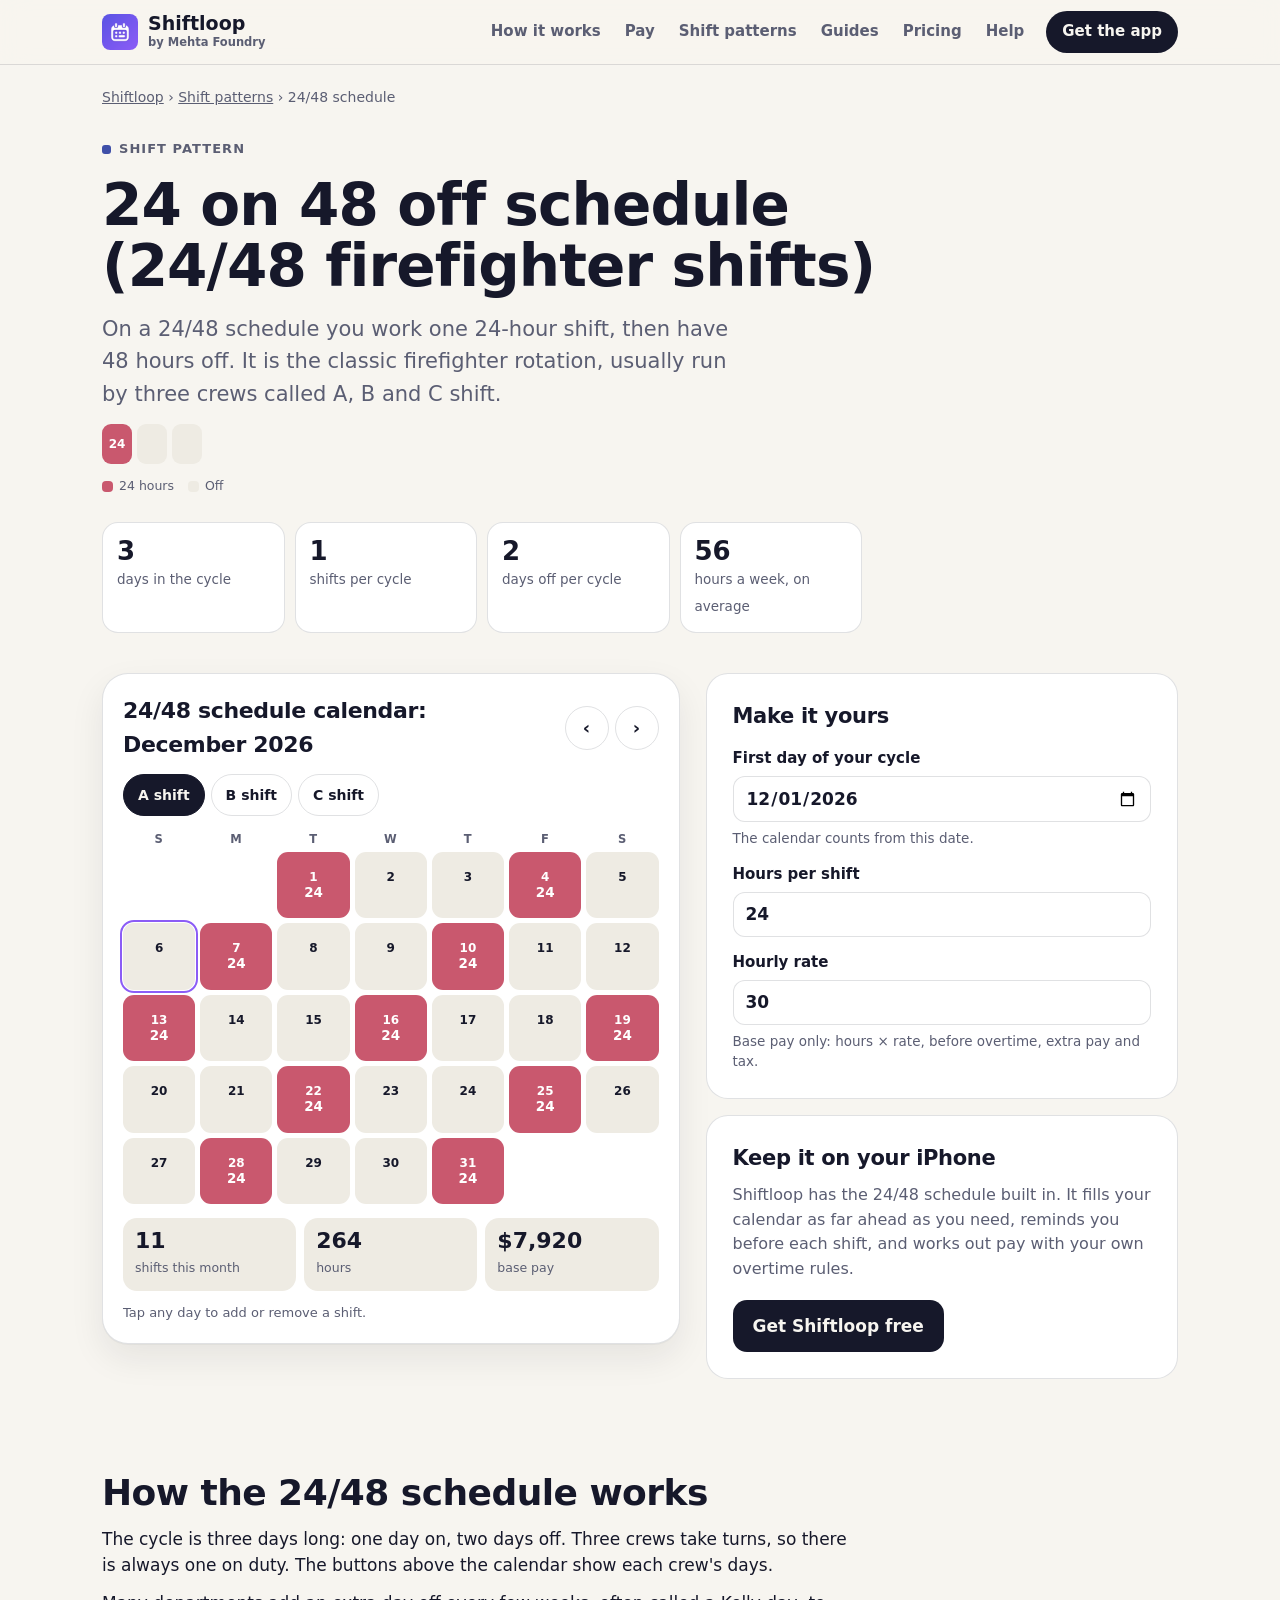
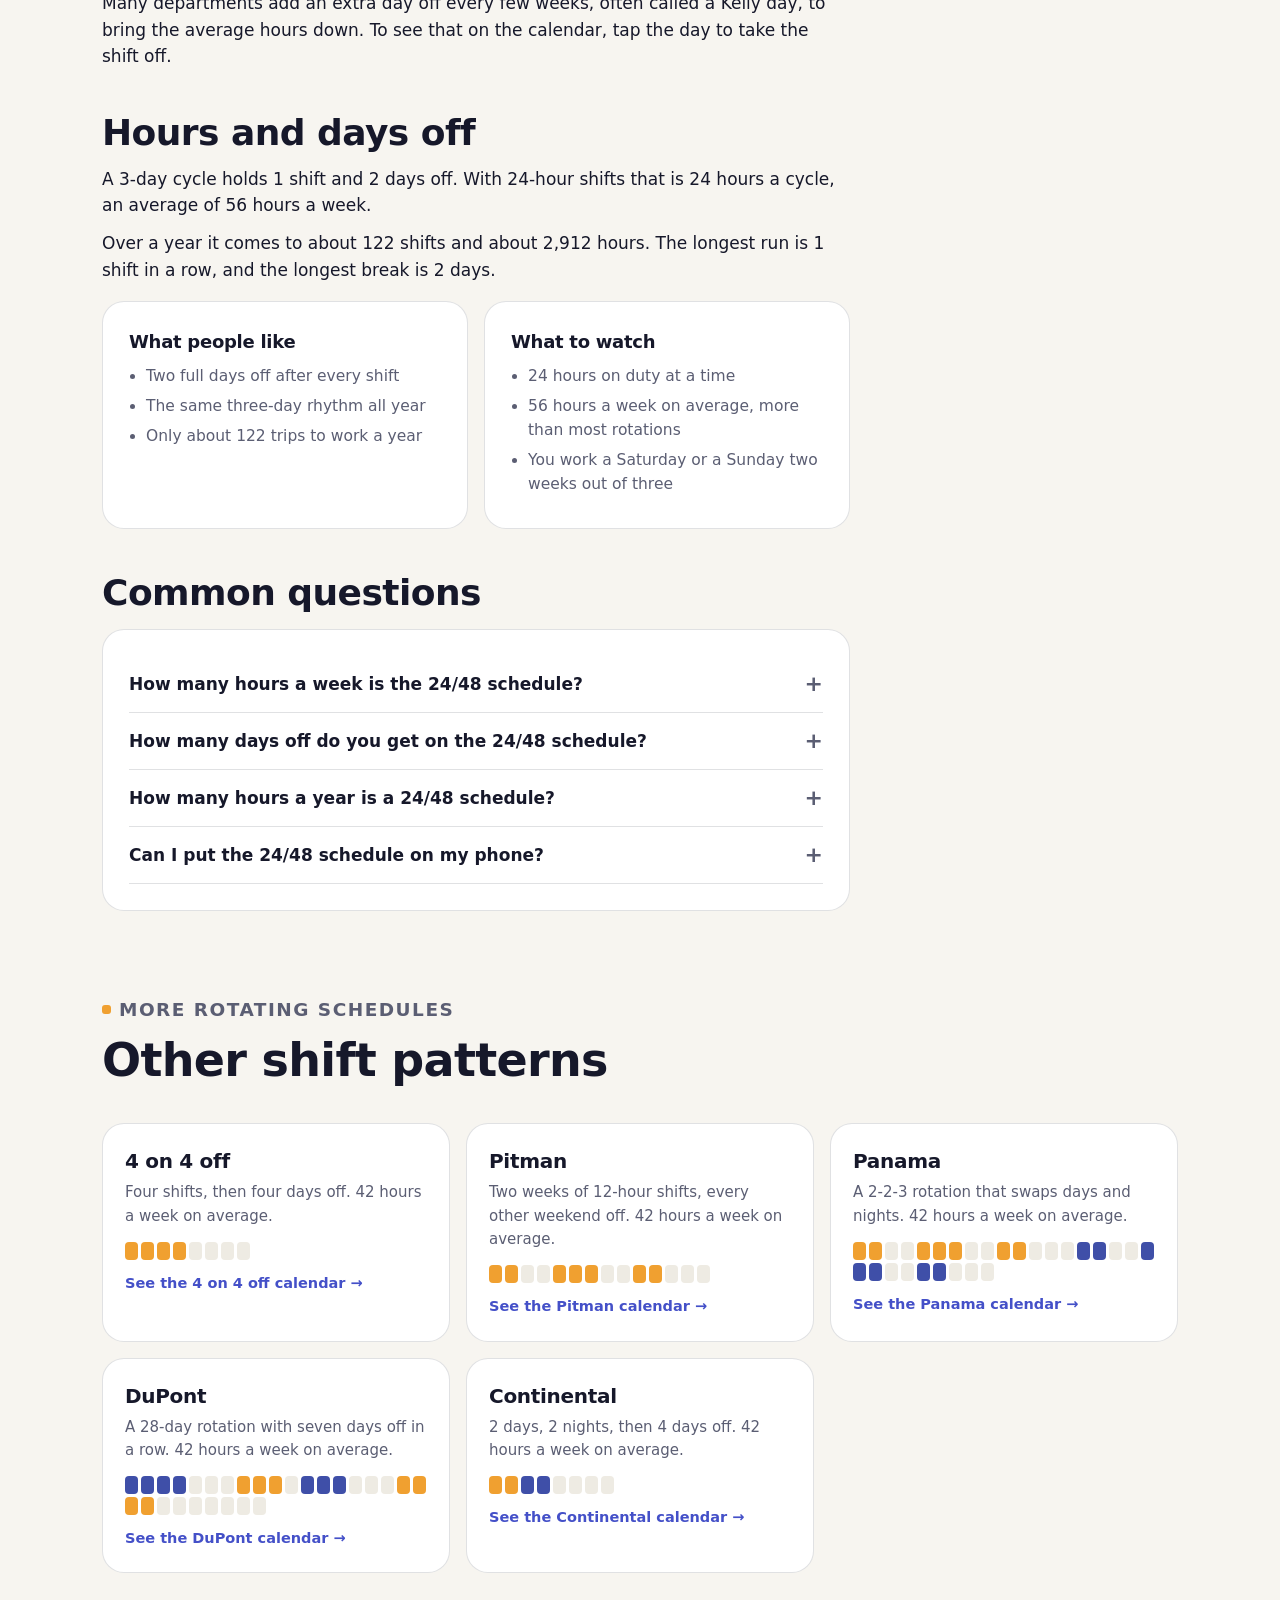
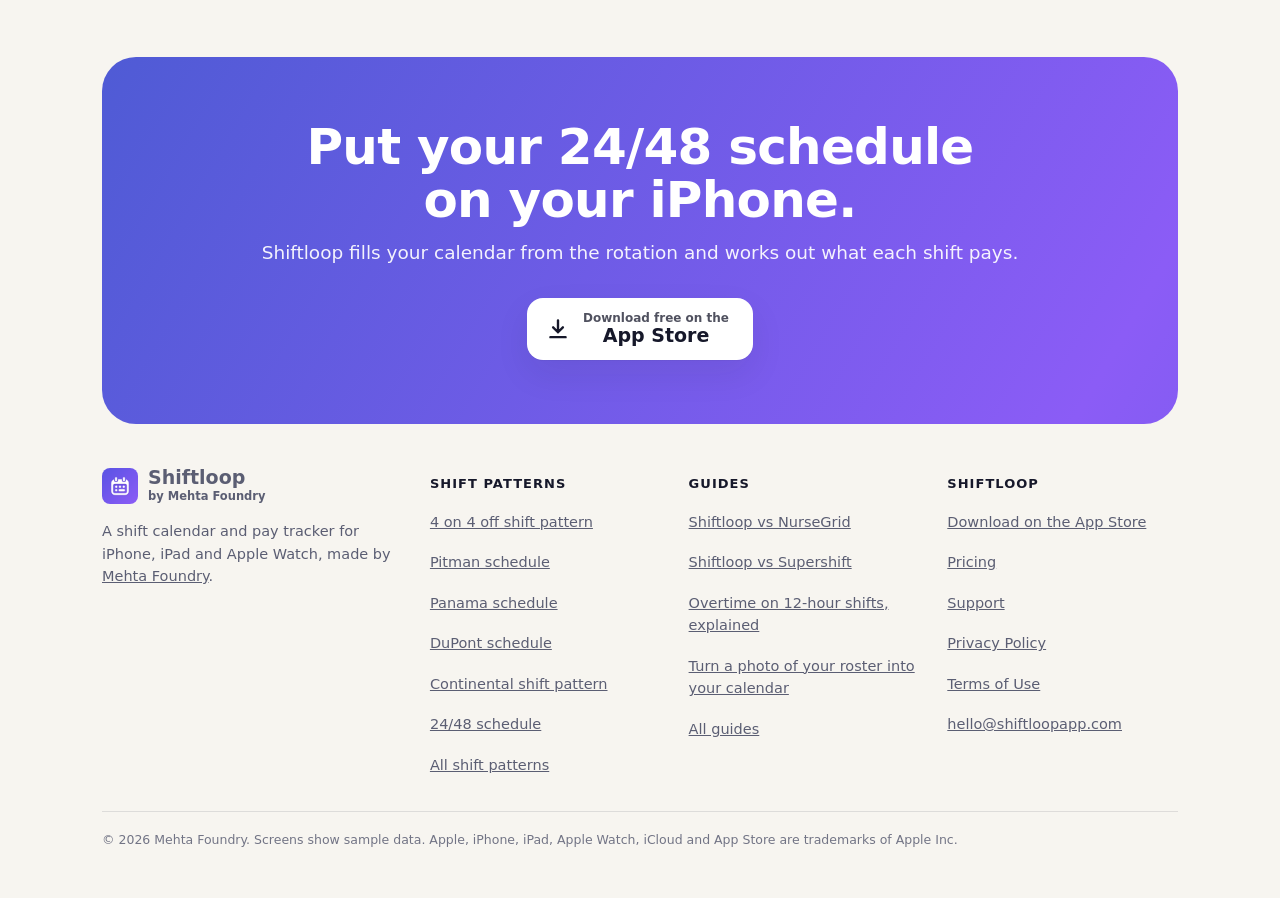
==== commit 16040f0d: "Update site" ====
--- a/24-48-schedule.html
+++ b/24-48-schedule.html
@@ -6,9 +6,10 @@
 <meta name="color-scheme" content="light dark">
 <meta name="theme-color" content="#F7F5F0" media="(prefers-color-scheme: light)">
 <meta name="theme-color" content="#0F1120" media="(prefers-color-scheme: dark)">
-<link rel="icon" type="image/png" href="assets/favicon.png">
+<link rel="icon" type="image/png" sizes="96x96" href="assets/favicon.png">
+<link rel="icon" sizes="48x48" href="favicon.ico">
 <link rel="apple-touch-icon" href="assets/apple-touch-icon.png">
-<link rel="stylesheet" href="assets/site.css?v=d0b0c66a">
+<link rel="stylesheet" href="assets/site.css?v=4b0ae8ce">
 <title>24/48 Firefighter Schedule: Calendar and Pay Calculator | Shiftloop</title>
 <meta name="description" content="The 24 on 48 off firefighter schedule, with a calendar for A, B and C shift that you can start on your own date. One 24-hour shift, then two days off.">
 <meta property="og:type" content="article">
@@ -16,6 +17,8 @@
 <meta property="og:title" content="24 on 48 off schedule (24/48 firefighter shifts)">
 <meta property="og:description" content="The 24 on 48 off firefighter schedule, with a calendar for A, B and C shift that you can start on your own date. One 24-hour shift, then two days off.">
 <meta property="og:image" content="https://shiftloopapp.com/assets/og.png">
+<meta property="og:image:width" content="1200">
+<meta property="og:image:height" content="630">
 <meta property="og:image:alt" content="Shiftloop: your shifts, sorted, your pay, checked. The app's month calendar on an iPhone with colour-coded shifts.">
 <meta property="og:url" content="https://shiftloopapp.com/24-48-schedule.html">
 <meta name="twitter:card" content="summary_large_image">
@@ -31,6 +34,7 @@
     <a href="./#how">How it works</a>
     <a href="./#pay">Pay</a>
     <a href="shift-patterns.html">Shift patterns</a>
+    <a href="guides.html">Guides</a>
     <a href="./#pricing">Pricing</a>
     <a href="./#support">Help</a>
   </nav>
@@ -197,6 +201,16 @@
       </ul>
     </div>
     <div>
+      <p class="t">Guides</p>
+      <ul>
+        <li><a href="shiftloop-vs-nursegrid.html">Shiftloop vs NurseGrid</a></li>
+        <li><a href="shiftloop-vs-supershift.html">Shiftloop vs Supershift</a></li>
+        <li><a href="overtime-12-hour-shifts.html">Overtime on 12-hour shifts, explained</a></li>
+        <li><a href="roster-scanner.html">Turn a photo of your roster into your calendar</a></li>
+        <li><a href="guides.html">All guides</a></li>
+      </ul>
+    </div>
+    <div>
       <p class="t">Shiftloop</p>
       <ul>
         <li><a href="https://apps.apple.com/app/apple-store/id6818672597?pt=128922679&amp;ct=website&amp;mt=8">Download on the App Store</a></li>
@@ -210,7 +224,7 @@
   </div>
   <p class="legal">© 2026 Mehta Foundry. Screens show sample data. Apple, iPhone, iPad, Apple Watch, iCloud and App Store are trademarks of Apple Inc.</p>
 </div></footer>
-<script src="assets/site.js?v=d0b0c66a" defer></script>
+<script src="assets/site.js?v=4b0ae8ce" defer></script>
 
 </body>
 </html>
--- a/assets/site.css
+++ b/assets/site.css
@@ -342,7 +342,7 @@
 .last .store { background: #fff; color: #16182A; }
 .foot { padding: 40px 0 48px; color: var(--muted); font-size: 14.5px; }
 .foot a { color: var(--muted); }
-.foot .cols { display: grid; grid-template-columns: 1.3fr 1fr 1fr; gap: 28px; }
+.foot .cols { display: grid; grid-template-columns: 1.3fr 1fr 1fr 1fr; gap: 28px; }
 .foot .cols > div > p { margin-top: 12px; max-width: 26em; }
 .foot .t { margin: 0 0 10px; font: 700 13px/1.2 var(--sans); letter-spacing: .08em; text-transform: uppercase; color: var(--ink); }
 .foot ul { list-style: none; margin: 0; padding: 0; display: grid; gap: 0; }
@@ -380,6 +380,17 @@
 .two .box h3 { font-size: 18px; }
 .two ul { margin: 6px 0 0; padding-left: 1.1em; color: var(--muted); font-size: 15.5px; }
 
+/* Plain text pages: support and the privacy policy */
+.docs { display: grid; gap: 16px; max-width: 48em; }
+.doc h2 { font-size: 21px; line-height: 1.25; font-weight: 800; margin: 28px 0 6px; scroll-margin-top: 84px; }
+.doc h2:first-child { margin-top: 0; }
+.doc p, .doc li { color: var(--ink); font-size: 16.5px; }
+.doc p { margin-top: 10px; }
+.doc ul { margin: 10px 0 0; padding-left: 1.2em; }
+.doc li { margin: 6px 0; }
+.doc p.muted { color: var(--muted); }
+.doc .btn { margin-top: 4px; word-break: break-word; }
+
 @media (max-width: 960px) {
   .hero { padding: 36px 0 54px; }
   .hero .wrap, .pay, .plans, .help, .tool { grid-template-columns: minmax(0, 1fr); }
@@ -427,3 +438,15 @@
     transition-duration: .01ms !important; transition-delay: 0ms !important; }
   .js [data-reveal] { opacity: 1; transform: none; }
 }
+
+/* Guides: comparison tables, notes, update date */
+.tablewrap { overflow-x: auto; margin-top: 16px; border: 1px solid var(--line); border-radius: 18px; background: var(--card); }
+.tablewrap table { width: 100%; border-collapse: collapse; font-size: 15px; min-width: 520px; }
+.tablewrap th, .tablewrap td { text-align: left; vertical-align: top; padding: 12px 14px; border-bottom: 1px solid var(--line); }
+.tablewrap thead th { font-weight: 800; background: var(--soft); }
+.tablewrap tbody th { font-weight: 600; width: 34%; }
+.tablewrap tr:last-child th, .tablewrap tr:last-child td { border-bottom: 0; }
+.tablewrap .yes { font-weight: 700; color: var(--ok, #1f9d55); }
+.tablewrap .no { color: var(--muted); }
+.prose .note { font-size: 14px; color: var(--muted); }
+.updated { margin-top: 10px; font-size: 14px; color: var(--muted); }
